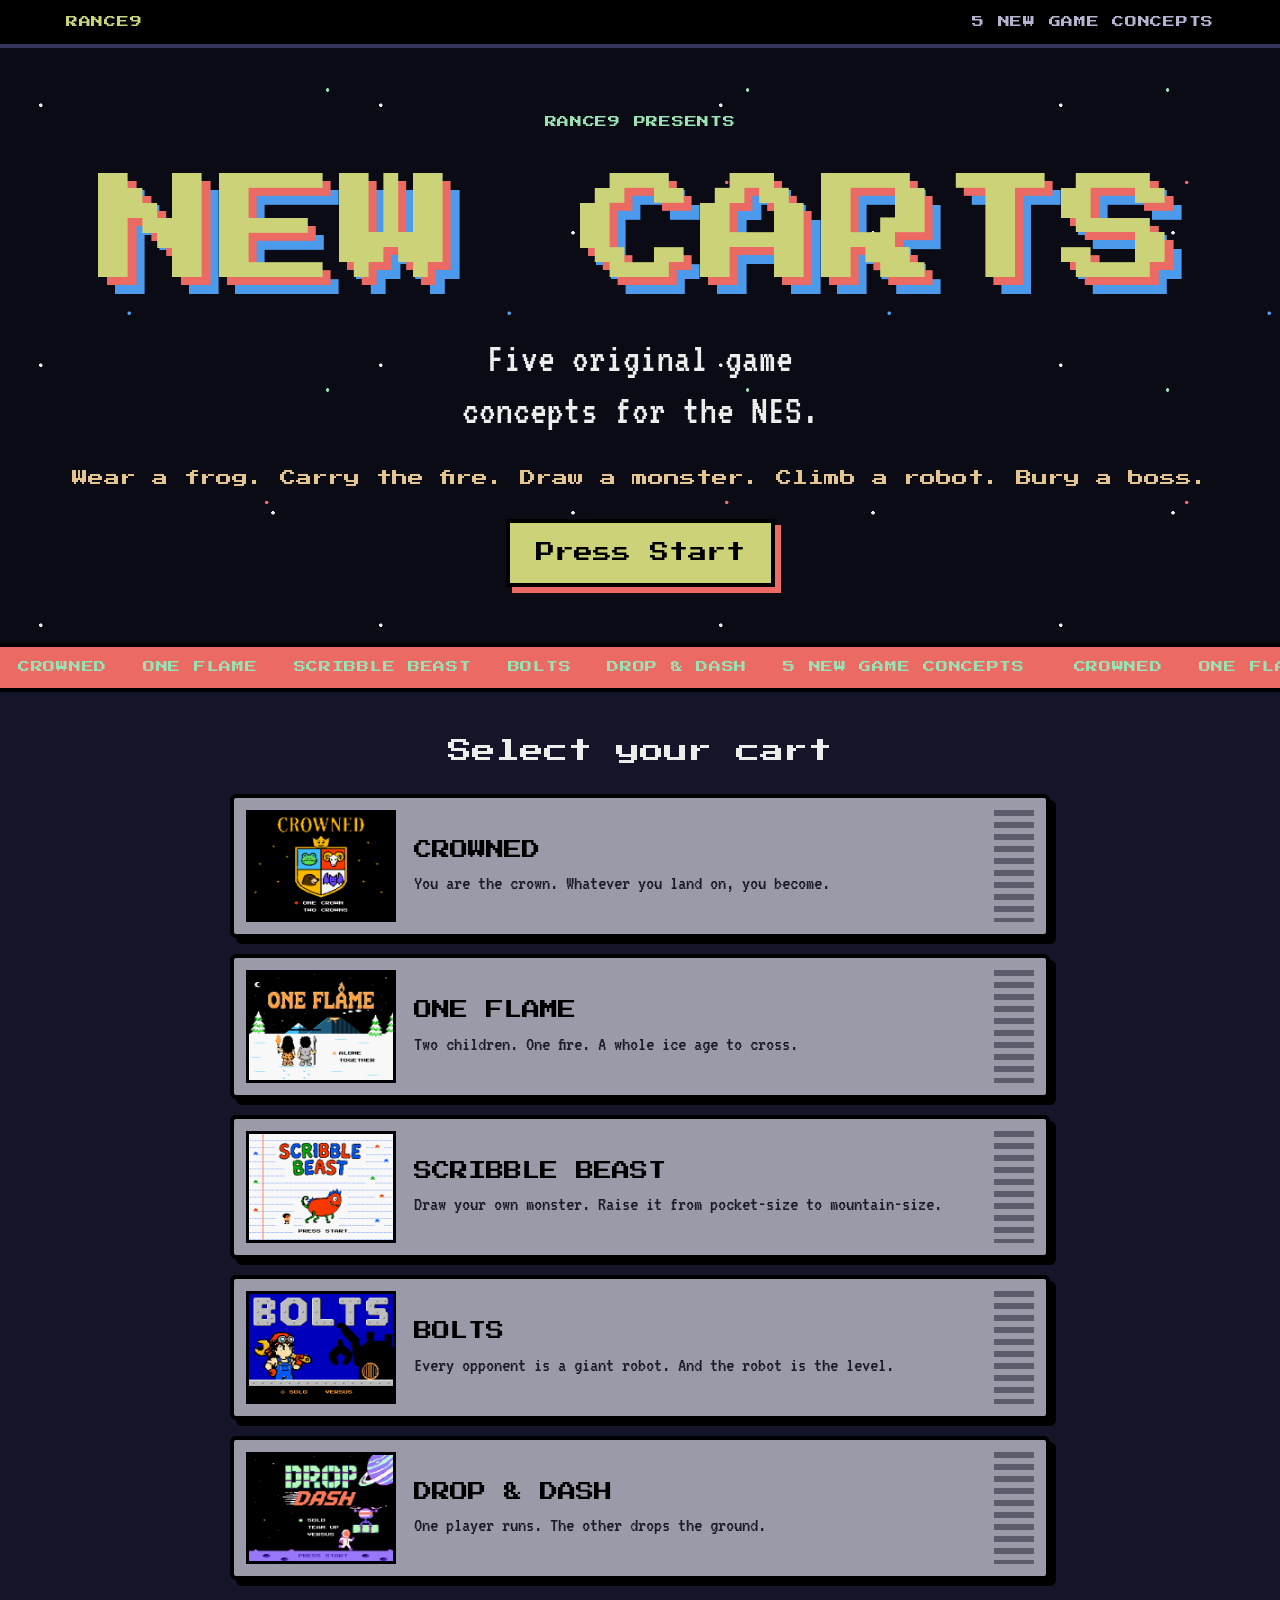
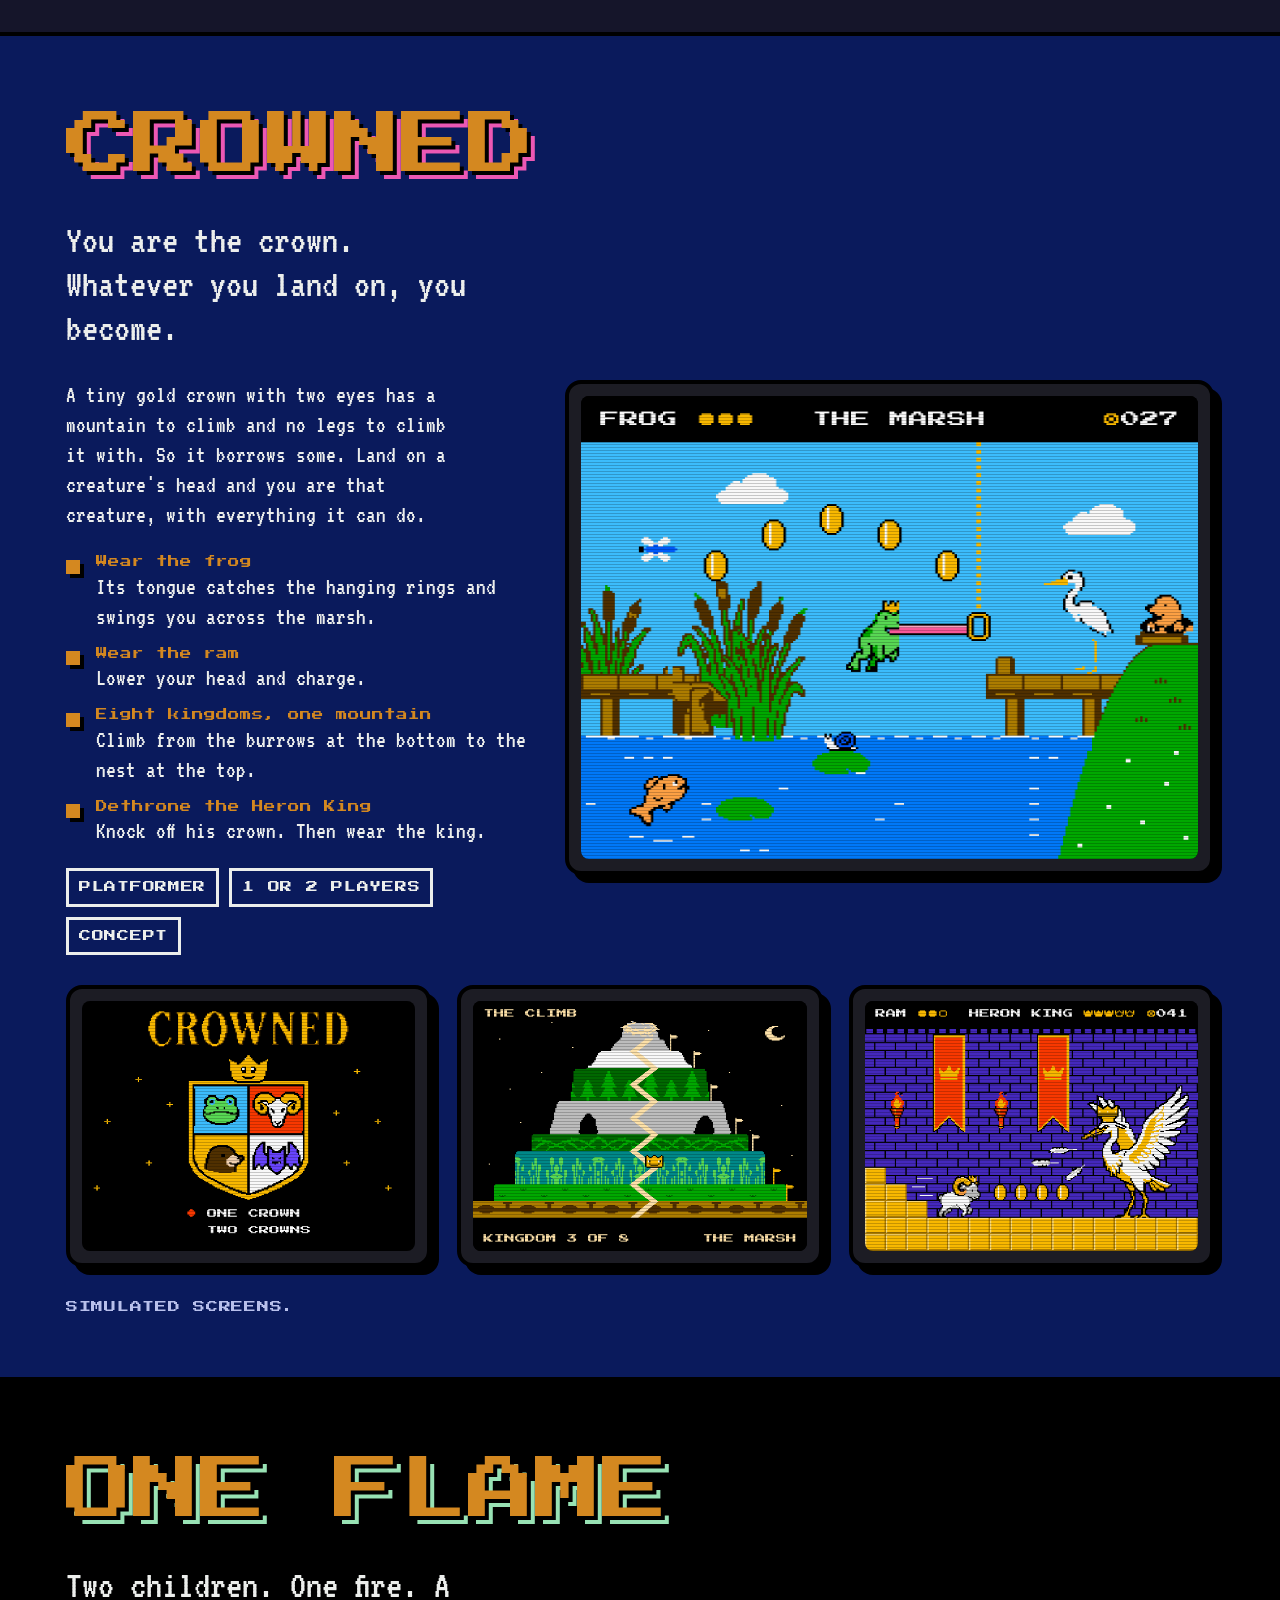
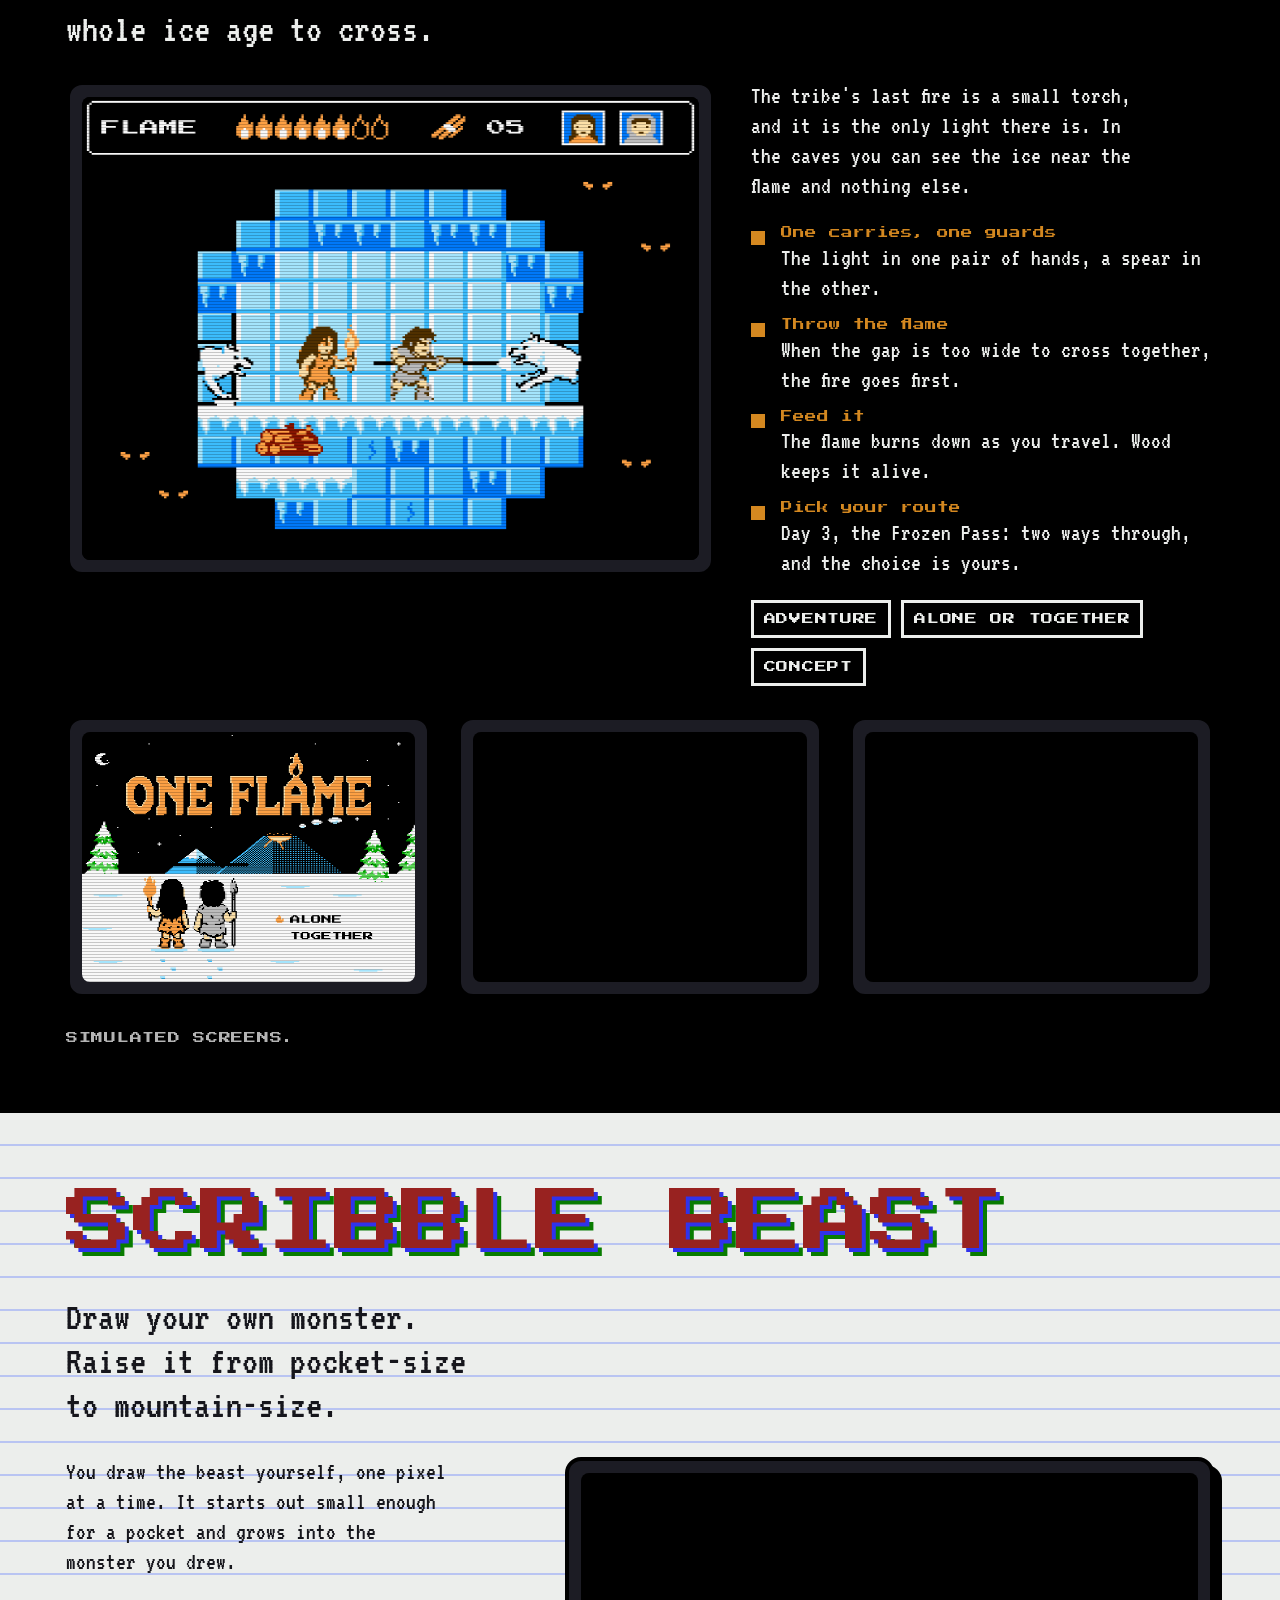
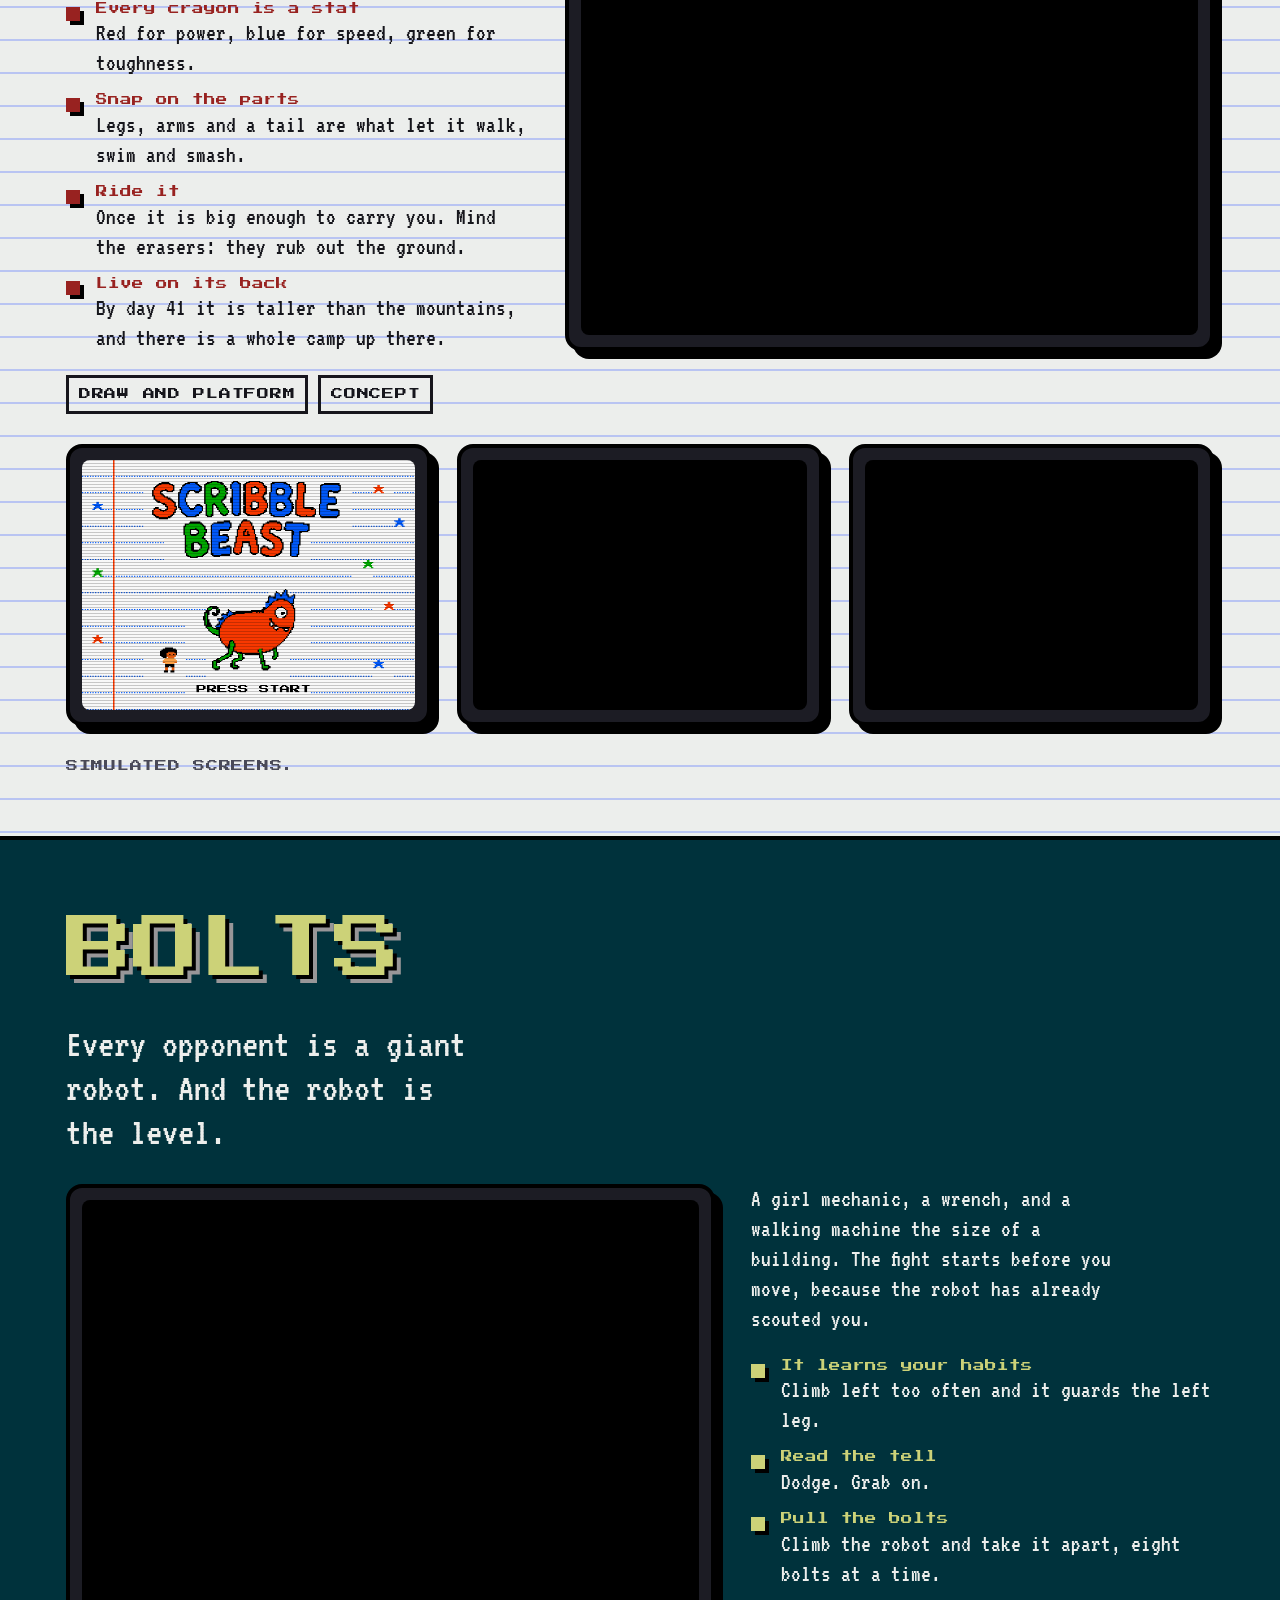
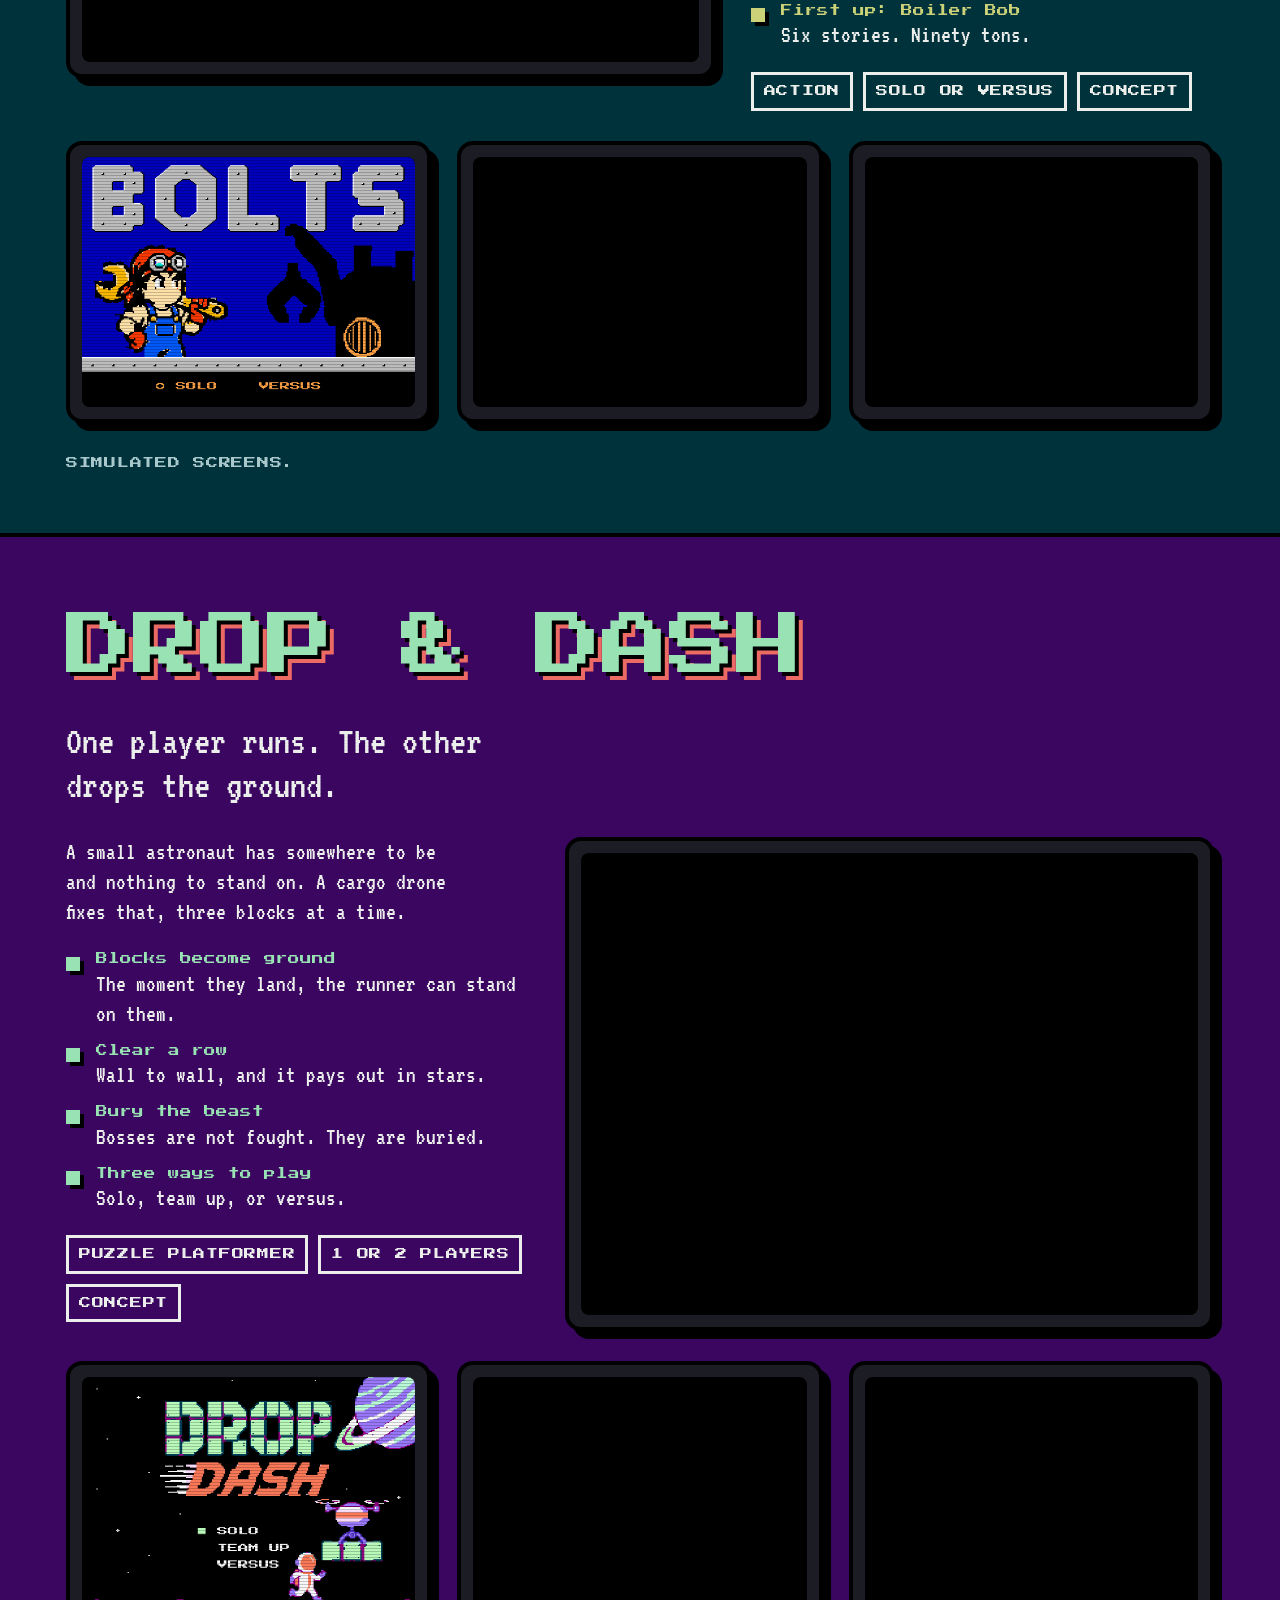
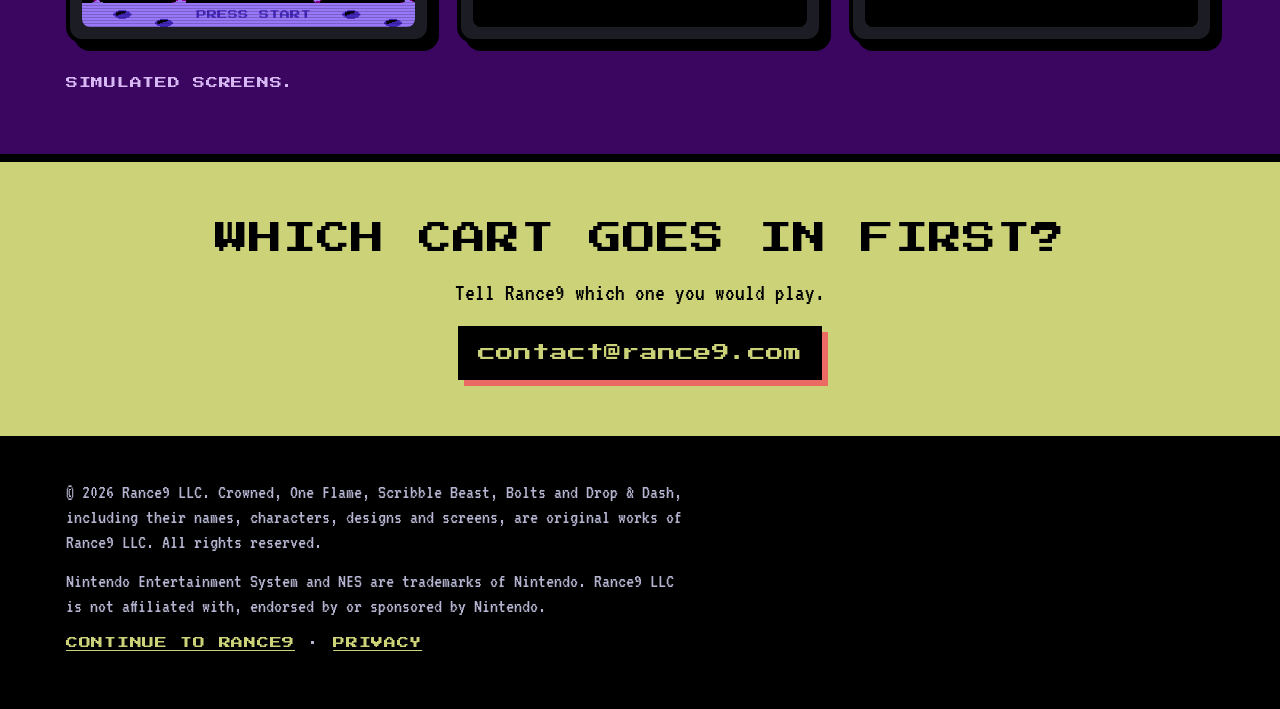
==== new-carts/index.html @ 1321f851 "Add New Carts: five original NES game concepts - New page at /new-carts/ presenting Crowned, One Fla" ====
<!doctype html>
<html lang="en">
<head>
  <meta charset="utf-8">
  <meta name="viewport" content="width=device-width, initial-scale=1">
  <meta http-equiv="Content-Security-Policy" content="default-src 'none'; img-src 'self'; style-src 'self'; font-src 'self'; script-src 'self'; base-uri 'none'; form-action 'none'; object-src 'none'">
  <title>New Carts: Five Original NES Game Concepts | Rance9</title>
  <meta name="description" content="Five original game concepts for the NES from Rance9: Crowned, One Flame, Scribble Beast, Bolts and Drop &amp; Dash. Pick the cart you would play first.">
  <link rel="canonical" href="https://rance9.com/new-carts/">
  <meta name="theme-color" content="#0b0b16">
  <meta name="color-scheme" content="dark">

  <meta property="og:type" content="website">
  <meta property="og:site_name" content="Rance9">
  <meta property="og:title" content="New Carts: five original NES game concepts">
  <meta property="og:description" content="Five original game concepts for the NES from Rance9: Crowned, One Flame, Scribble Beast, Bolts and Drop &amp; Dash. Pick the cart you would play first.">
  <meta property="og:url" content="https://rance9.com/new-carts/">
  <meta property="og:image" content="https://rance9.com/assets/images/new-carts/new-carts-og-1200x630.png">
  <meta property="og:image:width" content="1200">
  <meta property="og:image:height" content="630">
  <meta property="og:image:type" content="image/png">
  <meta property="og:image:alt" content="New Carts in large pixel letters above five simulated game screens in television frames, with the line Five original game concepts for the NES.">

  <meta name="twitter:card" content="summary_large_image">
  <meta name="twitter:title" content="New Carts: five original NES game concepts">
  <meta name="twitter:description" content="Five original game concepts for the NES from Rance9: Crowned, One Flame, Scribble Beast, Bolts and Drop &amp; Dash. Pick the cart you would play first.">
  <meta name="twitter:image" content="https://rance9.com/assets/images/new-carts/new-carts-og-1200x630.png">
  <meta name="twitter:image:alt" content="New Carts in large pixel letters above five simulated game screens in television frames, with the line Five original game concepts for the NES.">

  <link rel="icon" href="/assets/icons/favicon.ico" sizes="16x16 32x32 48x48">
  <link rel="icon" href="/assets/icons/favicon.svg" type="image/svg+xml">
  <link rel="apple-touch-icon" href="/assets/icons/apple-touch-icon.png">
  <link rel="preload" href="/assets/fonts/new-carts/press-start-2p-latin-400-normal.woff2" as="font" type="font/woff2" crossorigin>
  <link rel="preload" href="/assets/fonts/new-carts/vt323-latin-400-normal.woff2" as="font" type="font/woff2" crossorigin>
  <link rel="stylesheet" href="/assets/css/new-carts.css">
  <script src="/assets/js/new-carts.js" defer></script>

  <script type="application/ld+json">
  {
    "@context": "https://schema.org",
    "@type": "CollectionPage",
    "name": "New Carts",
    "description": "Five original game concepts for the NES from Rance9: Crowned, One Flame, Scribble Beast, Bolts and Drop & Dash. Pick the cart you would play first.",
    "url": "https://rance9.com/new-carts/",
    "isPartOf": {
      "@type": "WebSite",
      "name": "Rance9",
      "url": "https://rance9.com/"
    },
    "publisher": {
      "@type": "Organization",
      "name": "Rance9 LLC",
      "url": "https://rance9.com/"
    },
    "mainEntity": {
      "@type": "ItemList",
      "numberOfItems": 5,
      "itemListElement": [
        {
          "@type": "ListItem",
          "position": 1,
          "item": {
            "@type": "CreativeWork",
            "name": "Crowned",
            "url": "https://rance9.com/new-carts/#crowned",
            "description": "Whatever you land on, you become.",
            "image": [
              "https://rance9.com/assets/images/new-carts/crowned-3-gameplay.png",
              "https://rance9.com/assets/images/new-carts/crowned-1-title.png",
              "https://rance9.com/assets/images/new-carts/crowned-2-map.png",
              "https://rance9.com/assets/images/new-carts/crowned-4-boss.png"
            ],
            "copyrightHolder": {
              "@type": "Organization",
              "name": "Rance9 LLC",
              "url": "https://rance9.com/"
            },
            "copyrightYear": 2026,
            "creativeWorkStatus": "Concept"
          }
        },
        {
          "@type": "ListItem",
          "position": 2,
          "item": {
            "@type": "CreativeWork",
            "name": "One Flame",
            "url": "https://rance9.com/new-carts/#one-flame",
            "description": "A whole ice age to cross.",
            "image": [
              "https://rance9.com/assets/images/new-carts/oneflame-3-cave.png",
              "https://rance9.com/assets/images/new-carts/oneflame-1-title.png",
              "https://rance9.com/assets/images/new-carts/oneflame-2-map.png",
              "https://rance9.com/assets/images/new-carts/oneflame-4-toss.png"
            ],
            "copyrightHolder": {
              "@type": "Organization",
              "name": "Rance9 LLC",
              "url": "https://rance9.com/"
            },
            "copyrightYear": 2026,
            "creativeWorkStatus": "Concept"
          }
        },
        {
          "@type": "ListItem",
          "position": 3,
          "item": {
            "@type": "CreativeWork",
            "name": "Scribble Beast",
            "url": "https://rance9.com/new-carts/#scribble-beast",
            "description": "Raise it from pocket-size to mountain-size.",
            "image": [
              "https://rance9.com/assets/images/new-carts/scribble-3-level.png",
              "https://rance9.com/assets/images/new-carts/scribble-1-title.png",
              "https://rance9.com/assets/images/new-carts/scribble-2-draw.png",
              "https://rance9.com/assets/images/new-carts/scribble-4-full-grown.png"
            ],
            "copyrightHolder": {
              "@type": "Organization",
              "name": "Rance9 LLC",
              "url": "https://rance9.com/"
            },
            "copyrightYear": 2026,
            "creativeWorkStatus": "Concept"
          }
        },
        {
          "@type": "ListItem",
          "position": 4,
          "item": {
            "@type": "CreativeWork",
            "name": "Bolts",
            "url": "https://rance9.com/new-carts/#bolts",
            "description": "Every opponent is a giant robot.",
            "image": [
              "https://rance9.com/assets/images/new-carts/bolts-3-ground.png",
              "https://rance9.com/assets/images/new-carts/bolts-1-title.png",
              "https://rance9.com/assets/images/new-carts/bolts-2-scouting.png",
              "https://rance9.com/assets/images/new-carts/bolts-4-climb.png"
            ],
            "copyrightHolder": {
              "@type": "Organization",
              "name": "Rance9 LLC",
              "url": "https://rance9.com/"
            },
            "copyrightYear": 2026,
            "creativeWorkStatus": "Concept"
          }
        },
        {
          "@type": "ListItem",
          "position": 5,
          "item": {
            "@type": "CreativeWork",
            "name": "Drop & Dash",
            "url": "https://rance9.com/new-carts/#drop-and-dash",
            "description": "One player runs.",
            "image": [
              "https://rance9.com/assets/images/new-carts/dropdash-2-gameplay.png",
              "https://rance9.com/assets/images/new-carts/dropdash-1-title.png",
              "https://rance9.com/assets/images/new-carts/dropdash-3-row-cleared.png",
              "https://rance9.com/assets/images/new-carts/dropdash-4-boss.png"
            ],
            "copyrightHolder": {
              "@type": "Organization",
              "name": "Rance9 LLC",
              "url": "https://rance9.com/"
            },
            "copyrightYear": 2026,
            "creativeWorkStatus": "Concept"
          }
        }
      ]
    }
  }
  </script>
</head>
<body>

<div class="hud"><div class="wrap px"><a href="/">Rance9</a><span>5 new game concepts</span></div></div>

<header class="hero">
  <div class="wrap">
    <p class="px">Rance9 presents</p>
    <h1>NEW CARTS</h1>
    <p class="sub">Five original game concepts for the NES.</p>
    <p class="brag">Wear a frog. Carry the fire. Draw a monster. Climb a robot. Bury a boss.</p>
    <a class="start" href="#select">Press Start</a>
  </div>
  <div class="ticker px" aria-hidden="true"><div>
    <span>Crowned</span><span>One Flame</span><span>Scribble Beast</span><span>Bolts</span><span>Drop &amp; Dash</span><span>5 new game concepts</span>
    <span>Crowned</span><span>One Flame</span><span>Scribble Beast</span><span>Bolts</span><span>Drop &amp; Dash</span><span>5 new game concepts</span>
  </div></div>
</header>

<nav class="select" id="select" aria-label="The five games">
  <div class="wrap">
    <h2>Select your cart</h2>
    <div class="carts">
      <a class="cart" href="#crowned"><img src="/assets/images/new-carts/crowned-1-title.png" alt="" width="1280" height="960"><span><b>CROWNED</b><em>You are the crown. Whatever you land on, you become.</em></span><i></i></a>
      <a class="cart" href="#one-flame"><img src="/assets/images/new-carts/oneflame-1-title.png" alt="" width="1280" height="960"><span><b>ONE FLAME</b><em>Two children. One fire. A whole ice age to cross.</em></span><i></i></a>
      <a class="cart" href="#scribble-beast"><img src="/assets/images/new-carts/scribble-1-title.png" alt="" width="1280" height="960"><span><b>SCRIBBLE BEAST</b><em>Draw your own monster. Raise it from pocket-size to mountain-size.</em></span><i></i></a>
      <a class="cart" href="#bolts"><img src="/assets/images/new-carts/bolts-1-title.png" alt="" width="1280" height="960"><span><b>BOLTS</b><em>Every opponent is a giant robot. And the robot is the level.</em></span><i></i></a>
      <a class="cart" href="#drop-and-dash"><img src="/assets/images/new-carts/dropdash-1-title.png" alt="" width="1280" height="960"><span><b>DROP &amp; DASH</b><em>One player runs. The other drops the ground.</em></span><i></i></a>
    </div>
  </div>
</nav>

<main>
<section class="game g-crowned" id="crowned">
  <div class="wrap">
    <h2>CROWNED</h2>
    <p class="hook">You are the crown. Whatever you land on, you become.</p>
    <div class="ad">
      <div class="pitch">
        <p>A tiny gold crown with two eyes has a mountain to climb and no legs to climb it with. So it borrows some. Land on a creature's head and you are that creature, with everything it can do.</p>
        <ul class="feats">
          <li><span><strong>Wear the frog</strong>Its tongue catches the hanging rings and swings you across the marsh.</span></li>
          <li><span><strong>Wear the ram</strong>Lower your head and charge.</span></li>
          <li><span><strong>Eight kingdoms, one mountain</strong>Climb from the burrows at the bottom to the nest at the top.</span></li>
          <li><span><strong>Dethrone the Heron King</strong>Knock off his crown. Then wear the king.</span></li>
        </ul>
        <ul class="badges px"><li>Platformer</li><li>1 or 2 players</li><li>Concept</li></ul>
      </div>
      <figure><a class="tv" href="/assets/images/new-carts/crowned-3-gameplay.png"><img src="/assets/images/new-carts/crowned-3-gameplay.png" width="1280" height="960" alt="Crowned gameplay in a sunny marsh: a green frog wearing the small gold crown swings by its tongue from a gold ring hanging on a chain, under an arc of gold coins. A white heron stands on a wooden dock, a mole watches from the grassy bank, and a fish, a snail on a lily pad and a dragonfly share the water. The status bar reads Frog, The Marsh and 027."></a></figure>
    </div>
    <div class="strip">
      <figure><a class="tv" href="/assets/images/new-carts/crowned-1-title.png"><img src="/assets/images/new-carts/crowned-1-title.png" loading="lazy" width="1280" height="960" alt="Crowned title screen: the word Crowned in gold on a black night sky with gold stars, above a shield quartered with a frog, a ram, a mole and a bat and topped by a small smiling crown, with the menu choices One Crown and Two Crowns."></a></figure>
      <figure><a class="tv" href="/assets/images/new-carts/crowned-2-map.png"><img src="/assets/images/new-carts/crowned-2-map.png" loading="lazy" width="1280" height="960" alt="Crowned map screen titled The Climb: a mountain of eight stacked lands under a crescent moon, with a zigzag trail from the burrows at the bottom to a nest at the peak and a flag standing on each land. The crown is on the third land, the marsh. Text reads Kingdom 3 of 8, The Marsh."></a></figure>
      <figure><a class="tv" href="/assets/images/new-carts/crowned-4-boss.png"><img src="/assets/images/new-carts/crowned-4-boss.png" loading="lazy" width="1280" height="960" alt="Crowned boss room: a white ram wearing the small crown charges along a floor of gold blocks, past a row of coins, toward the Heron King, a tall white heron in a large gold crown with his wings spread. Torches and red crown banners hang on the purple brick wall and feathers fly. The status bar reads Ram, Heron King and 041."></a></figure>
    </div>
    <p class="fine px">Simulated screens.</p>
  </div>
</section>

<section class="game g-flame flip" id="one-flame">
  <div class="wrap">
    <h2>ONE FLAME</h2>
    <p class="hook">Two children. One fire. A whole ice age to cross.</p>
    <div class="ad">
      <div class="pitch">
        <p>The tribe's last fire is a small torch, and it is the only light there is. In the caves you can see the ice near the flame and nothing else.</p>
        <ul class="feats">
          <li><span><strong>One carries, one guards</strong>The light in one pair of hands, a spear in the other.</span></li>
          <li><span><strong>Throw the flame</strong>When the gap is too wide to cross together, the fire goes first.</span></li>
          <li><span><strong>Feed it</strong>The flame burns down as you travel. Wood keeps it alive.</span></li>
          <li><span><strong>Pick your route</strong>Day 3, the Frozen Pass: two ways through, and the choice is yours.</span></li>
        </ul>
        <ul class="badges px"><li>Adventure</li><li>Alone or together</li><li>Concept</li></ul>
      </div>
      <figure><a class="tv" href="/assets/images/new-carts/oneflame-3-cave.png"><img src="/assets/images/new-carts/oneflame-3-cave.png" loading="lazy" width="1280" height="960" alt="One Flame gameplay in an ice cave: the girl&#x27;s torch lights a circle of pale blue ice blocks around the two children while the boy holds off a white wolf with his spear and a second wolf closes in from behind. A bundle of firewood lies on a lower ledge, and pairs of orange eyes watch from the dark. The status bar shows the flame meter, wood count 05 and both children&#x27;s portraits."></a></figure>
    </div>
    <div class="strip">
      <figure><a class="tv" href="/assets/images/new-carts/oneflame-1-title.png"><img src="/assets/images/new-carts/oneflame-1-title.png" loading="lazy" width="1280" height="960" alt="One Flame title screen: the title in orange with a small flame above the A. Two cave children seen from behind, a girl with a torch and a boy with a spear, stand on the snow facing a far volcano with a glowing crater, under a crescent moon, with snowy pines on both sides and the menu choices Alone and Together."></a></figure>
      <figure><a class="tv" href="/assets/images/new-carts/oneflame-2-map.png"><img src="/assets/images/new-carts/oneflame-2-map.png" loading="lazy" width="1280" height="960" alt="One Flame journey map in cave-painting style: a dark red trail runs from a cave to a smoking volcano and splits into an upper route past three peaks and a lower route past a second cave, with campfires marking the stops and painted deer, a mammoth and handprints around it. Text reads Day 3, The Frozen Pass, beside a flame meter."></a></figure>
      <figure><a class="tv" href="/assets/images/new-carts/oneflame-4-toss.png"><img src="/assets/images/new-carts/oneflame-4-toss.png" loading="lazy" width="1280" height="960" alt="One Flame gameplay at night: the torch spins through the air between two cliffs of ice blocks, thrown by the girl on the left toward the boy on the right, over a pit of ice spikes. A white owl flies under a ribbon of green northern lights and a snowy pine stands beside the boy. The status bar shows the flame meter, wood count 03 and both portraits."></a></figure>
    </div>
    <p class="fine px">Simulated screens.</p>
  </div>
</section>

<section class="game g-scribble" id="scribble-beast">
  <div class="wrap">
    <h2>SCRIBBLE BEAST</h2>
    <p class="hook">Draw your own monster. Raise it from pocket-size to mountain-size.</p>
    <div class="ad">
      <div class="pitch">
        <p>You draw the beast yourself, one pixel at a time. It starts out small enough for a pocket and grows into the monster you drew.</p>
        <ul class="feats">
          <li><span><strong>Every crayon is a stat</strong>Red for power, blue for speed, green for toughness.</span></li>
          <li><span><strong>Snap on the parts</strong>Legs, arms and a tail are what let it walk, swim and smash.</span></li>
          <li><span><strong>Ride it</strong>Once it is big enough to carry you. Mind the erasers: they rub out the ground.</span></li>
          <li><span><strong>Live on its back</strong>By day 41 it is taller than the mountains, and there is a whole camp up there.</span></li>
        </ul>
        <ul class="badges px"><li>Draw and platform</li><li>Concept</li></ul>
      </div>
      <figure><a class="tv" href="/assets/images/new-carts/scribble-3-level.png"><img src="/assets/images/new-carts/scribble-3-level.png" loading="lazy" width="1280" height="960" alt="Scribble Beast level drawn in crayon on notebook paper: a child rides the small red monster along a grass platform toward three apples, with scribble-ball enemies, a row of pencil spikes, a pond with a fish, a ladder, a goal flag, a sun and clouds. A pink eraser enemy has rubbed out part of a platform, leaving a dotted outline. The status bar shows POW, SPD, TUF and Food 12."></a></figure>
    </div>
    <div class="strip">
      <figure><a class="tv" href="/assets/images/new-carts/scribble-1-title.png"><img src="/assets/images/new-carts/scribble-1-title.png" loading="lazy" width="1280" height="960" alt="Scribble Beast title screen on ruled notebook paper: the title in red, blue and green crayon letters above a red crayon monster with a blue crest, one big eye and green legs and tail, with a child standing beside it and crayon stars doodled in the margins."></a></figure>
      <figure><a class="tv" href="/assets/images/new-carts/scribble-2-draw.png"><img src="/assets/images/new-carts/scribble-2-draw.png" loading="lazy" width="1280" height="960" alt="Scribble Beast drawing screen headed Draw your beast: a magnified view of the pixels under the crayon, the canvas with the red monster body and a blue crayon at its crest, the stats POW, SPD and TUF shown as a long red crayon and short blue and green ones, snap-on parts listed as legs 4, tail 1 and arms 0, ink 1113, a preview at level-one size, and the controls A draw, B erase."></a></figure>
      <figure><a class="tv" href="/assets/images/new-carts/scribble-4-full-grown.png"><img src="/assets/images/new-carts/scribble-4-full-grown.png" loading="lazy" width="1280" height="960" alt="Scribble Beast late in the game: the red monster towers over a doodled village, taller than two snow-capped mountains, with a house under its belly and a windmill beside it. On its back are a flag, a blue tent, a campfire and the child, with a rope ladder down its side, and a red airplane flies past. The status bar reads Day 41."></a></figure>
    </div>
    <p class="fine px">Simulated screens.</p>
  </div>
</section>

<section class="game g-bolts flip" id="bolts">
  <div class="wrap">
    <h2>BOLTS</h2>
    <p class="hook">Every opponent is a giant robot. And the robot is the level.</p>
    <div class="ad">
      <div class="pitch">
        <p>A girl mechanic, a wrench, and a walking machine the size of a building. The fight starts before you move, because the robot has already scouted you.</p>
        <ul class="feats">
          <li><span><strong>It learns your habits</strong>Climb left too often and it guards the left leg.</span></li>
          <li><span><strong>Read the tell</strong>Dodge. Grab on.</span></li>
          <li><span><strong>Pull the bolts</strong>Climb the robot and take it apart, eight bolts at a time.</span></li>
          <li><span><strong>First up: Boiler Bob</strong>Six stories. Ninety tons.</span></li>
        </ul>
        <ul class="badges px"><li>Action</li><li>Solo or versus</li><li>Concept</li></ul>
      </div>
      <figure><a class="tv" href="/assets/images/new-carts/bolts-3-ground.png"><img src="/assets/images/new-carts/bolts-3-ground.png" loading="lazy" width="1280" height="960" alt="Bolts gameplay on a factory floor: Boiler Bob, a huge copper walking boiler with three smokestacks and steel limbs, slams a claw into the floor in a burst of debris as the girl mechanic in a red bandana leaps clear with her wrench. The status bar shows her portrait, a battery with three of five cells lit, bolts 0 of 8 and a pressure gauge."></a></figure>
    </div>
    <div class="strip">
      <figure><a class="tv" href="/assets/images/new-carts/bolts-1-title.png"><img src="/assets/images/new-carts/bolts-1-title.png" loading="lazy" width="1280" height="960" alt="Bolts title screen: the word Bolts built from riveted steel plates on a deep blue sky, a girl mechanic in a red bandana and goggles with a gold wrench over her shoulder, the dark shape of a giant robot looming behind her with a glowing grille, and the menu choices Solo and Versus."></a></figure>
      <figure><a class="tv" href="/assets/images/new-carts/bolts-2-scouting.png"><img src="/assets/images/new-carts/bolts-2-scouting.png" loading="lazy" width="1280" height="960" alt="Bolts scouting report drawn as a blueprint of Boiler Bob, 6 stories and 90 tons, headed He scouted you, with bars reading Climbs left 78 percent, Dodges right 64 percent and Grabs late 41 percent. His left leg is boxed in yellow beside the line He will guard the left leg."></a></figure>
      <figure><a class="tv" href="/assets/images/new-carts/bolts-4-climb.png"><img src="/assets/images/new-carts/bolts-4-climb.png" loading="lazy" width="1280" height="960" alt="Bolts gameplay: the mechanic climbs the riveted copper side of Boiler Bob beside a ladder and works a gold bolt loose with her wrench, sparks flying, between two jets of steam and empty bolt sockets, while a steel claw reaches for her. The status bar shows bolts 5 of 8."></a></figure>
    </div>
    <p class="fine px">Simulated screens.</p>
  </div>
</section>

<section class="game g-drop" id="drop-and-dash">
  <div class="wrap">
    <h2>DROP &amp; DASH</h2>
    <p class="hook">One player runs. The other drops the ground.</p>
    <div class="ad">
      <div class="pitch">
        <p>A small astronaut has somewhere to be and nothing to stand on. A cargo drone fixes that, three blocks at a time.</p>
        <ul class="feats">
          <li><span><strong>Blocks become ground</strong>The moment they land, the runner can stand on them.</span></li>
          <li><span><strong>Clear a row</strong>Wall to wall, and it pays out in stars.</span></li>
          <li><span><strong>Bury the beast</strong>Bosses are not fought. They are buried.</span></li>
          <li><span><strong>Three ways to play</strong>Solo, team up, or versus.</span></li>
        </ul>
        <ul class="badges px"><li>Puzzle platformer</li><li>1 or 2 players</li><li>Concept</li></ul>
      </div>
      <figure><a class="tv" href="/assets/images/new-carts/dropdash-2-gameplay.png"><img src="/assets/images/new-carts/dropdash-2-gameplay.png" loading="lazy" width="1280" height="960" alt="Drop and Dash gameplay on a purple moon: an astronaut dashes along a staircase of mint green blocks built across a gap between two cratered cliffs, while a cargo drone lowers the next piece. A trail of gold stars arcs toward the flag on the far cliff and a green slime waits on the near one. The status bar shows a helmet, three air tanks, Rows 04, the drone and the next two pieces."></a></figure>
    </div>
    <div class="strip">
      <figure><a class="tv" href="/assets/images/new-carts/dropdash-1-title.png"><img src="/assets/images/new-carts/dropdash-1-title.png" loading="lazy" width="1280" height="960" alt="Drop and Dash title screen: the word Drop in mint green blocks and Dash in coral speed lettering, a ringed planet, a cargo drone carrying three blocks above a running astronaut on the moon, and the menu choices Solo, Team Up and Versus."></a></figure>
      <figure><a class="tv" href="/assets/images/new-carts/dropdash-3-row-cleared.png"><img src="/assets/images/new-carts/dropdash-3-row-cleared.png" loading="lazy" width="1280" height="960" alt="Drop and Dash gameplay in a moon canyon filled with blocks: one full row from wall to wall flashes white under the words Row cleared, gold stars pop out above it, the astronaut stands on the pile and the drone hovers overhead, with the flag on the right-hand wall. The status bar reads Rows 05."></a></figure>
      <figure><a class="tv" href="/assets/images/new-carts/dropdash-4-boss.png"><img src="/assets/images/new-carts/dropdash-4-boss.png" loading="lazy" width="1280" height="960" alt="Drop and Dash boss fight: a giant coral moon crab with one eye is being walled in with mint green blocks while the drone lowers a lid of three blocks over it and the astronaut stands on the left stack. Text reads Bury the beast with four of six marks filled. The status bar reads Rows 11."></a></figure>
    </div>
    <p class="fine px">Simulated screens.</p>
  </div>
</section>

</main>

<section class="cta">
  <div class="wrap">
    <h2>WHICH CART GOES IN FIRST?</h2>
    <p>Tell Rance9 which one you would play.</p>
    <a class="addr" href="mailto:contact@rance9.com?subject=New%20Carts">contact@rance9.com</a>
  </div>
</section>

<footer>
  <div class="wrap">
    <p>&copy; 2026 Rance9 LLC. Crowned, One Flame, Scribble Beast, Bolts and Drop &amp; Dash, including their names, characters, designs and screens, are original works of Rance9 LLC. All rights reserved.</p>
    <p>Nintendo Entertainment System and NES are trademarks of Nintendo. Rance9 LLC is not affiliated with, endorsed by or sponsored by Nintendo.</p>
    <p class="px"><a href="/">Continue to Rance9</a> · <a href="/privacy/">Privacy</a></p>
  </div>
</footer>

<dialog id="big" aria-label="Screen, full size">
  <img id="big-img" src="/assets/images/new-carts/crowned-3-gameplay.png" alt="" width="1280" height="960">
  <form method="dialog"><button id="big-prev" type="button">Back</button><button id="big-next" type="button">Next</button><button id="big-close">Close</button></form>
</dialog>


</body>
</html>
---- assets/css/new-carts.css ----
/* Layout: an arcade attract screen up top, a cartridge-select row, then five game ads (one big TV + three small TVs each), a spec panel, a scoreboard. */
@font-face{font-family:"Press Start 2P";src:url("/assets/fonts/new-carts/press-start-2p-latin-400-normal.woff2") format("woff2");font-display:swap}
@font-face{font-family:"VT323";src:url("/assets/fonts/new-carts/vt323-latin-400-normal.woff2") format("woff2");font-display:swap}
:root{
  color-scheme:dark;
  --ground:#0b0b16; --panel:#15152a; --line:#34345c; --text:#ecEEec; --dim:#b4b4d0;
  --gold:#d48820; --coral:#ec6a64; --mint:#98e2b4; --sky:#4c9aec; --violet:#b062ec; --lemon:#ccd278; --cream:#e4c490;
  --plastic:#9a9aa8; --plastic-dark:#5c5c6c; --black:#000;
  --display:"Press Start 2P","Courier New",monospace;
  --body:"VT323","Courier New",monospace;
  --wrap:1180px;
}
*{box-sizing:border-box}
html{scroll-behavior:smooth}
body{margin:0;background:var(--ground);color:var(--text);font-family:var(--body);font-size:1.5rem;line-height:1.25}
a{color:inherit}
a:focus-visible,button:focus-visible{outline:4px solid var(--lemon);outline-offset:4px}
.wrap{max-width:var(--wrap);margin:0 auto;padding-left:max(16px,env(safe-area-inset-left,0px));padding-right:max(16px,env(safe-area-inset-right,0px))}
h1,h2,h3{font-family:var(--display);font-weight:400;margin:0;text-wrap:balance;line-height:1.25}
p{margin:0}
ul{margin:0;padding:0;list-style:none}
.px{font-family:var(--display);font-size:.75rem;letter-spacing:.06em;line-height:1.7;text-transform:uppercase}

/* top bar, like a score line */
.hud{background:var(--black);border-bottom:4px solid var(--line)}
.hud .wrap{display:flex;flex-wrap:wrap;justify-content:space-between;gap:8px 24px;padding-block:12px}
.hud a{text-decoration:none;color:var(--lemon)}
.hud span{color:var(--dim)}

/* attract screen */
.hero{background:
  radial-gradient(circle at 12% 22%,var(--text) 0 1.5px,transparent 2px),radial-gradient(circle at 78% 14%,var(--mint) 0 1.5px,transparent 2px),
  radial-gradient(circle at 34% 78%,var(--sky) 0 1.5px,transparent 2px),radial-gradient(circle at 91% 66%,var(--text) 0 1.5px,transparent 2px),
  radial-gradient(circle at 58% 42%,var(--coral) 0 1.5px,transparent 2px),var(--ground);
  background-size:340px 260px,420px 300px,380px 340px,300px 280px,460px 320px,auto;text-align:center}
.hero .wrap{display:flex;flex-direction:column;align-items:center;gap:26px;padding-block:64px 56px}
.hero .px{color:var(--mint)}
.hero h1{font-size:clamp(2.6rem,11vw,7.4rem);color:var(--lemon);text-shadow:.07em .07em 0 var(--coral),.14em .14em 0 var(--sky);letter-spacing:.02em}
.hero .sub{font-size:clamp(1.7rem,3.6vw,2.6rem);max-width:22ch}
.hero .brag{font-family:var(--display);font-size:clamp(.7rem,1.6vw,1rem);line-height:1.9;color:var(--cream)}
.start{display:inline-block;font-family:var(--display);font-size:clamp(.9rem,2vw,1.2rem);text-decoration:none;color:var(--black);background:var(--lemon);padding:18px 26px;border:4px solid var(--black);box-shadow:6px 6px 0 var(--coral);animation:blink 1.1s steps(1) infinite}
.start:hover{background:var(--text);animation:none}
@keyframes blink{0%,60%{opacity:1}61%,100%{opacity:.35}}
.ticker{background:var(--coral);color:var(--black);border-block:4px solid var(--black);overflow:hidden;white-space:nowrap}
.ticker div{display:inline-block;padding-block:10px;animation:slide 26s linear infinite}
.ticker span{display:inline-block;padding-inline:18px}
@keyframes slide{from{transform:translateX(0)}to{transform:translateX(-50%)}}

/* cartridge select */
.select{background:var(--panel);border-bottom:4px solid var(--black)}
.select .wrap{padding-block:44px 52px;display:flex;flex-direction:column;gap:28px}
.select h2{font-size:clamp(1rem,2.6vw,1.5rem);text-align:center;color:var(--text)}
.carts{display:flex;flex-direction:column;gap:16px;width:100%;max-width:820px;margin:0 auto}
.cart{display:grid;grid-template-columns:150px minmax(0,1fr) 40px;gap:18px;align-items:center;text-decoration:none;color:var(--black);background:var(--plastic);border:4px solid var(--black);border-radius:6px;padding:12px;box-shadow:6px 6px 0 var(--black);transition:transform .12s steps(2)}
.cart:hover,.cart:focus-visible{transform:translateX(10px);background:var(--lemon)}
.cart img{display:block;width:100%;aspect-ratio:4/3;height:auto;border:3px solid var(--black)}
.cart span{display:flex;flex-direction:column;gap:8px;min-width:0}
.cart b{font-family:var(--display);font-weight:400;font-size:clamp(.8rem,2.2vw,1.15rem);line-height:1.5}
.cart em{font-style:normal;font-size:1.3rem;line-height:1.1;color:#1c1c28}
.cart i{align-self:stretch;min-height:56px;background:repeating-linear-gradient(to bottom,var(--plastic-dark) 0 6px,transparent 6px 12px)}

/* one game = one ad */
.game{--bg:var(--ground);--fg:var(--text);--accent:var(--lemon);--accent2:var(--coral);--soft:var(--dim);background:var(--bg);color:var(--fg);border-bottom:4px solid var(--black);position:relative;overflow:hidden}
.game .wrap{display:flex;flex-direction:column;gap:30px;padding-block:68px 60px;position:relative}
.game h2{font-size:clamp(1.7rem,6.4vw,4.2rem);color:var(--accent);text-shadow:.06em .06em 0 var(--black),.12em .12em 0 var(--accent2)}
.hook{font-size:clamp(1.8rem,3.4vw,2.5rem);line-height:1.1;max-width:26ch}
.ad{display:grid;grid-template-columns:minmax(0,5fr) minmax(0,7fr);gap:36px;align-items:start}
.flip .ad{grid-template-columns:minmax(0,7fr) minmax(0,5fr)}
.flip .pitch{order:2}
.pitch{display:flex;flex-direction:column;gap:22px;min-width:0}
.pitch>p{max-width:38ch}
.feats{display:flex;flex-direction:column;gap:12px}
.feats li{display:grid;grid-template-columns:18px minmax(0,1fr);gap:12px;align-items:start}
.feats li::before{content:"";width:14px;height:14px;margin-top:.32em;background:var(--accent);box-shadow:4px 4px 0 var(--black)}
.feats strong{font-family:var(--display);font-weight:400;font-size:.72rem;line-height:1.7;color:var(--accent);display:block}
.badges{display:flex;flex-wrap:wrap;gap:10px}
.badges li{border:3px solid var(--fg);padding:6px 10px}
.note{font-size:1.25rem;color:var(--soft);border-left:0;border-top:3px dashed var(--soft);padding-top:12px;max-width:44ch}
.strip{display:grid;grid-template-columns:repeat(3,minmax(0,1fr));gap:26px}
figure{margin:0;display:flex;flex-direction:column;gap:12px;min-width:0}
.tv{display:block;position:relative;background:#1c1c24;border:4px solid var(--black);border-radius:16px;padding:12px;box-shadow:8px 8px 0 var(--black);text-decoration:none;transition:transform .12s steps(2)}
.tv:hover{transform:translate(-3px,-3px)}
.tv img{display:block;width:100%;max-width:100%;aspect-ratio:4/3;height:auto;border-radius:8px;background:var(--black)}
.tv::after{content:"";position:absolute;inset:12px;border-radius:8px;background:repeating-linear-gradient(to bottom,rgba(0,0,0,.2) 0 1px,transparent 1px 3px);pointer-events:none}
figcaption{font-size:1.3rem;line-height:1.15;color:var(--fg)}
.fine{color:var(--soft)}

.g-crowned{--bg:#0a1a5c;--accent:var(--gold);--accent2:#ec58b4;--soft:#b8c0ec}
.g-flame{--bg:#000;--accent:var(--gold);--accent2:var(--mint);--soft:#b4b4b4}
.g-scribble{--bg:#ecEEec;--fg:#16161c;--accent:#982220;--accent2:#7c9cf0;--soft:#4a4a58;
  background:repeating-linear-gradient(to bottom,transparent 0 31px,#b9c4f2 31px 33px),#ecEEec}
@media (min-width:1320px){.g-scribble{background:linear-gradient(to right,transparent 0 30px,#e08080 30px 33px,transparent 33px),repeating-linear-gradient(to bottom,transparent 0 31px,#b9c4f2 31px 33px),#ecEEec}}
.g-scribble h2{text-shadow:.06em .06em 0 #3032ec,.12em .12em 0 #087c00}
.g-scribble .tag{color:#16161c}
.g-bolts{--bg:#00323c;--accent:var(--lemon);--accent2:#989698;--soft:#a8c8cc}
.g-drop{--bg:#3a0660;--accent:var(--mint);--accent2:var(--coral);--soft:#d8b8f4}

/* the rules */
.rules{background:var(--panel)}
.rules .wrap{display:flex;flex-direction:column;gap:30px;padding-block:68px}
.rules h2{font-size:clamp(1.6rem,5.4vw,3.4rem);color:var(--coral);text-shadow:.06em .06em 0 var(--black)}
.rules>.wrap>p{max-width:60ch}
.specs{display:grid;grid-template-columns:repeat(3,minmax(0,1fr));gap:18px}
.specs li{background:var(--ground);border:4px solid var(--black);box-shadow:6px 6px 0 var(--black);padding:20px 18px;display:flex;flex-direction:column;gap:10px}
.specs b{font-family:var(--display);font-weight:400;font-size:clamp(1.2rem,2.6vw,1.9rem);color:var(--lemon)}
.board{overflow-x:auto;border:4px solid var(--black);background:var(--black)}
table{border-collapse:collapse;width:100%;min-width:560px;font-size:1.3rem;font-variant-numeric:tabular-nums}
caption{font-family:var(--display);font-size:.8rem;color:var(--lemon);padding:16px 12px;text-align:left;line-height:1.7}
th,td{padding:7px 12px;text-align:right;white-space:nowrap}
th:first-child,td:first-child{text-align:left}
thead th{font-family:var(--display);font-weight:400;font-size:.6rem;color:var(--mint);border-bottom:3px solid var(--line);line-height:1.6}
tbody th{font-weight:400}
tbody tr:nth-child(4n+1) th,tbody tr:nth-child(4n+1) td{border-top:3px solid var(--line)}
tbody tr:nth-child(odd){background:#10101e}
.plain{border:4px dashed var(--lemon);padding:20px 18px;display:flex;flex-direction:column;gap:8px;max-width:64ch}
.plain .px{color:var(--lemon)}

/* last word */
.cta{background:var(--lemon);color:var(--black);border-block:4px solid var(--black);text-align:center}
.cta .wrap{display:flex;flex-direction:column;align-items:center;gap:18px;padding-block:56px}
.cta h2{font-size:clamp(1.1rem,3.6vw,2.1rem)}
.cta .addr{font-family:var(--display);font-size:clamp(.75rem,2.4vw,1.1rem);background:var(--black);color:var(--lemon);padding:16px 20px;text-decoration:none;box-shadow:6px 6px 0 var(--coral);user-select:all;overflow-wrap:anywhere}
footer{background:var(--black);color:var(--dim)}
footer .wrap{display:flex;flex-direction:column;gap:14px;padding-block:40px 56px;font-size:1.25rem}
footer p{max-width:78ch}
footer a{color:var(--lemon)}

/* big view */
dialog{border:4px solid var(--black);border-radius:18px;background:#1c1c24;color:var(--text);padding:14px;max-width:min(96vw,1310px);width:100%;box-shadow:10px 10px 0 var(--black)}
dialog::backdrop{background:rgba(4,4,12,.86)}
dialog img{display:block;width:100%;aspect-ratio:4/3;height:auto;border-radius:8px}
dialog form{display:flex;flex-wrap:wrap;gap:12px;align-items:center;justify-content:flex-end;padding-top:12px}
dialog p{flex:1 1 240px;min-width:0;font-size:1.3rem}
dialog button{font-family:var(--display);font-size:.7rem;background:var(--lemon);color:var(--black);border:4px solid var(--black);padding:12px 14px;cursor:pointer}

@media (max-width:860px){
  .ad,.flip .ad{grid-template-columns:minmax(0,1fr)}
  .flip .pitch{order:0}
  .specs{grid-template-columns:repeat(2,minmax(0,1fr))}
}
@media (max-width:620px){
  body{font-size:1.35rem}
  .strip{grid-template-columns:minmax(0,1fr)}
  .cart{grid-template-columns:96px minmax(0,1fr);gap:12px}
  .cart i{display:none}
  .specs{grid-template-columns:minmax(0,1fr)}
  .game .wrap{padding-block:52px 46px}
}
@media (prefers-reduced-motion:reduce){
  html{scroll-behavior:auto}
  .start,.ticker div{animation:none}
  .cart,.tv{transition:none}
}
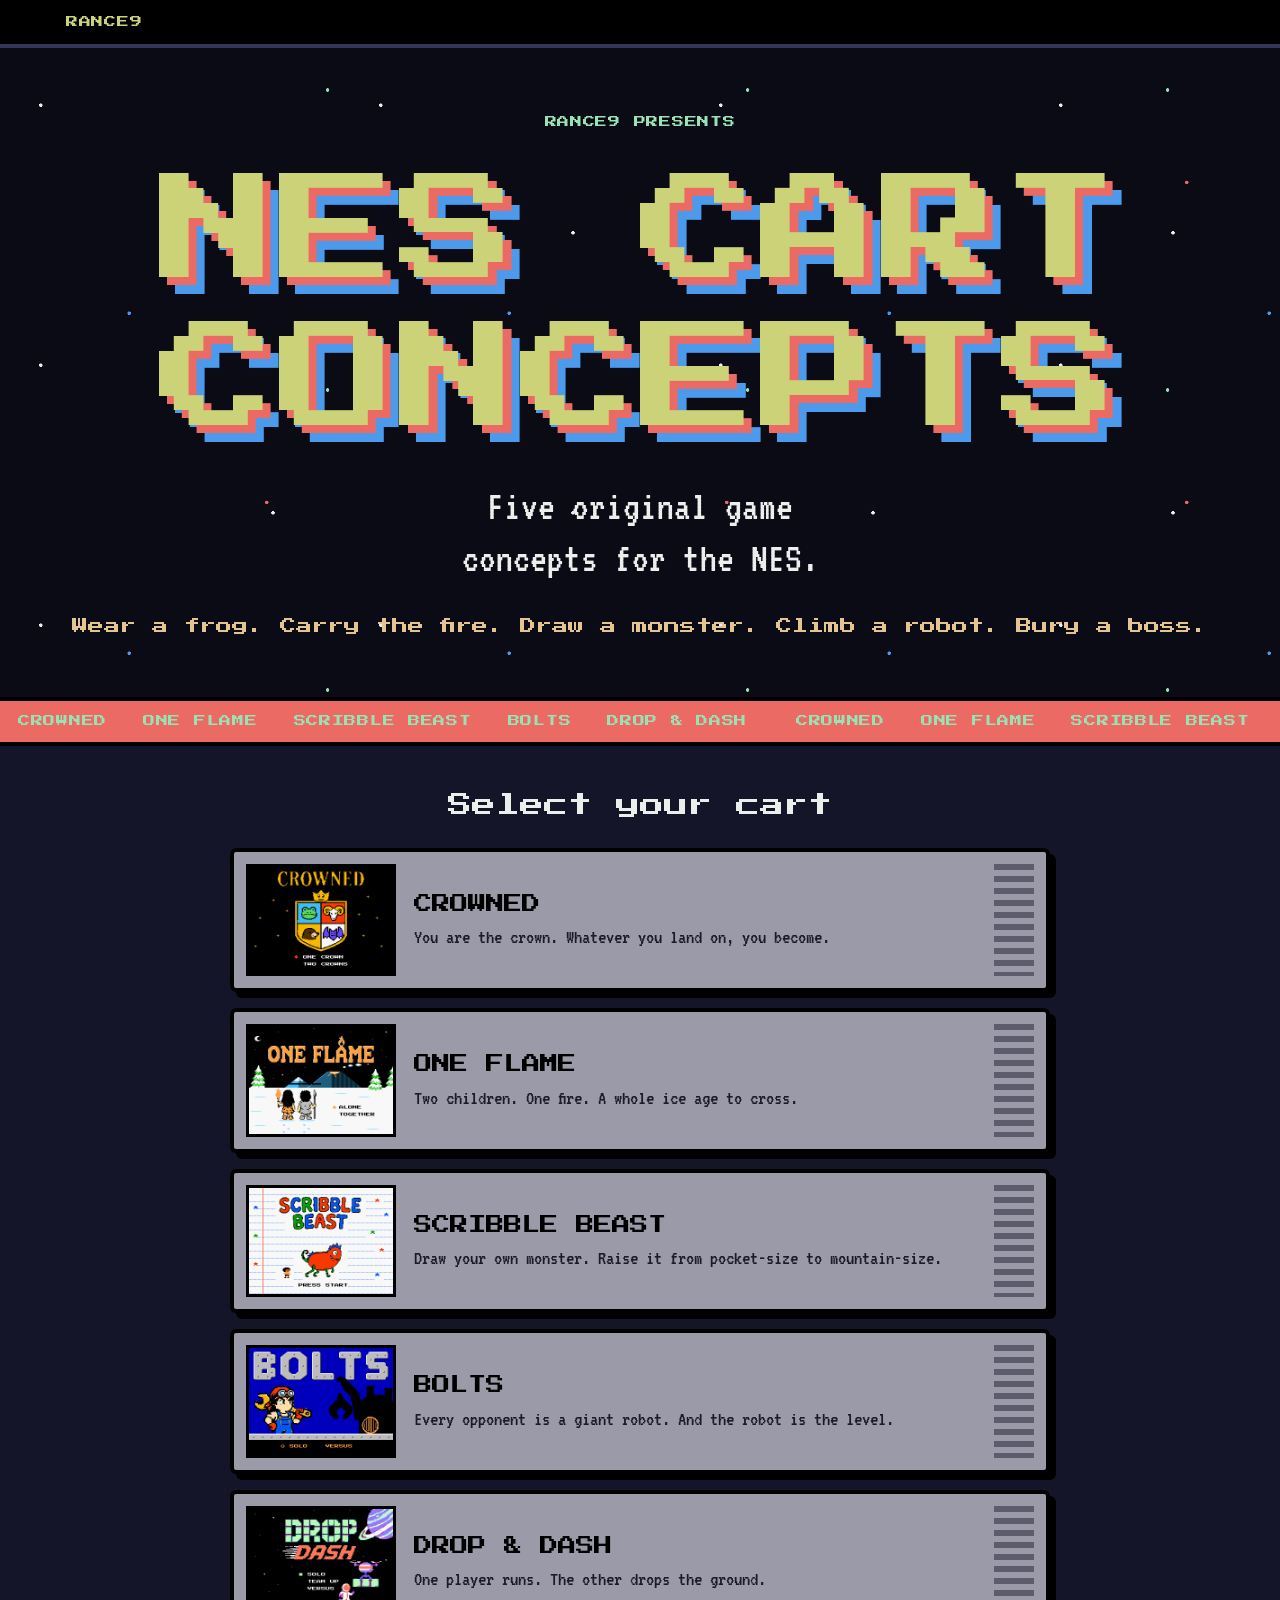
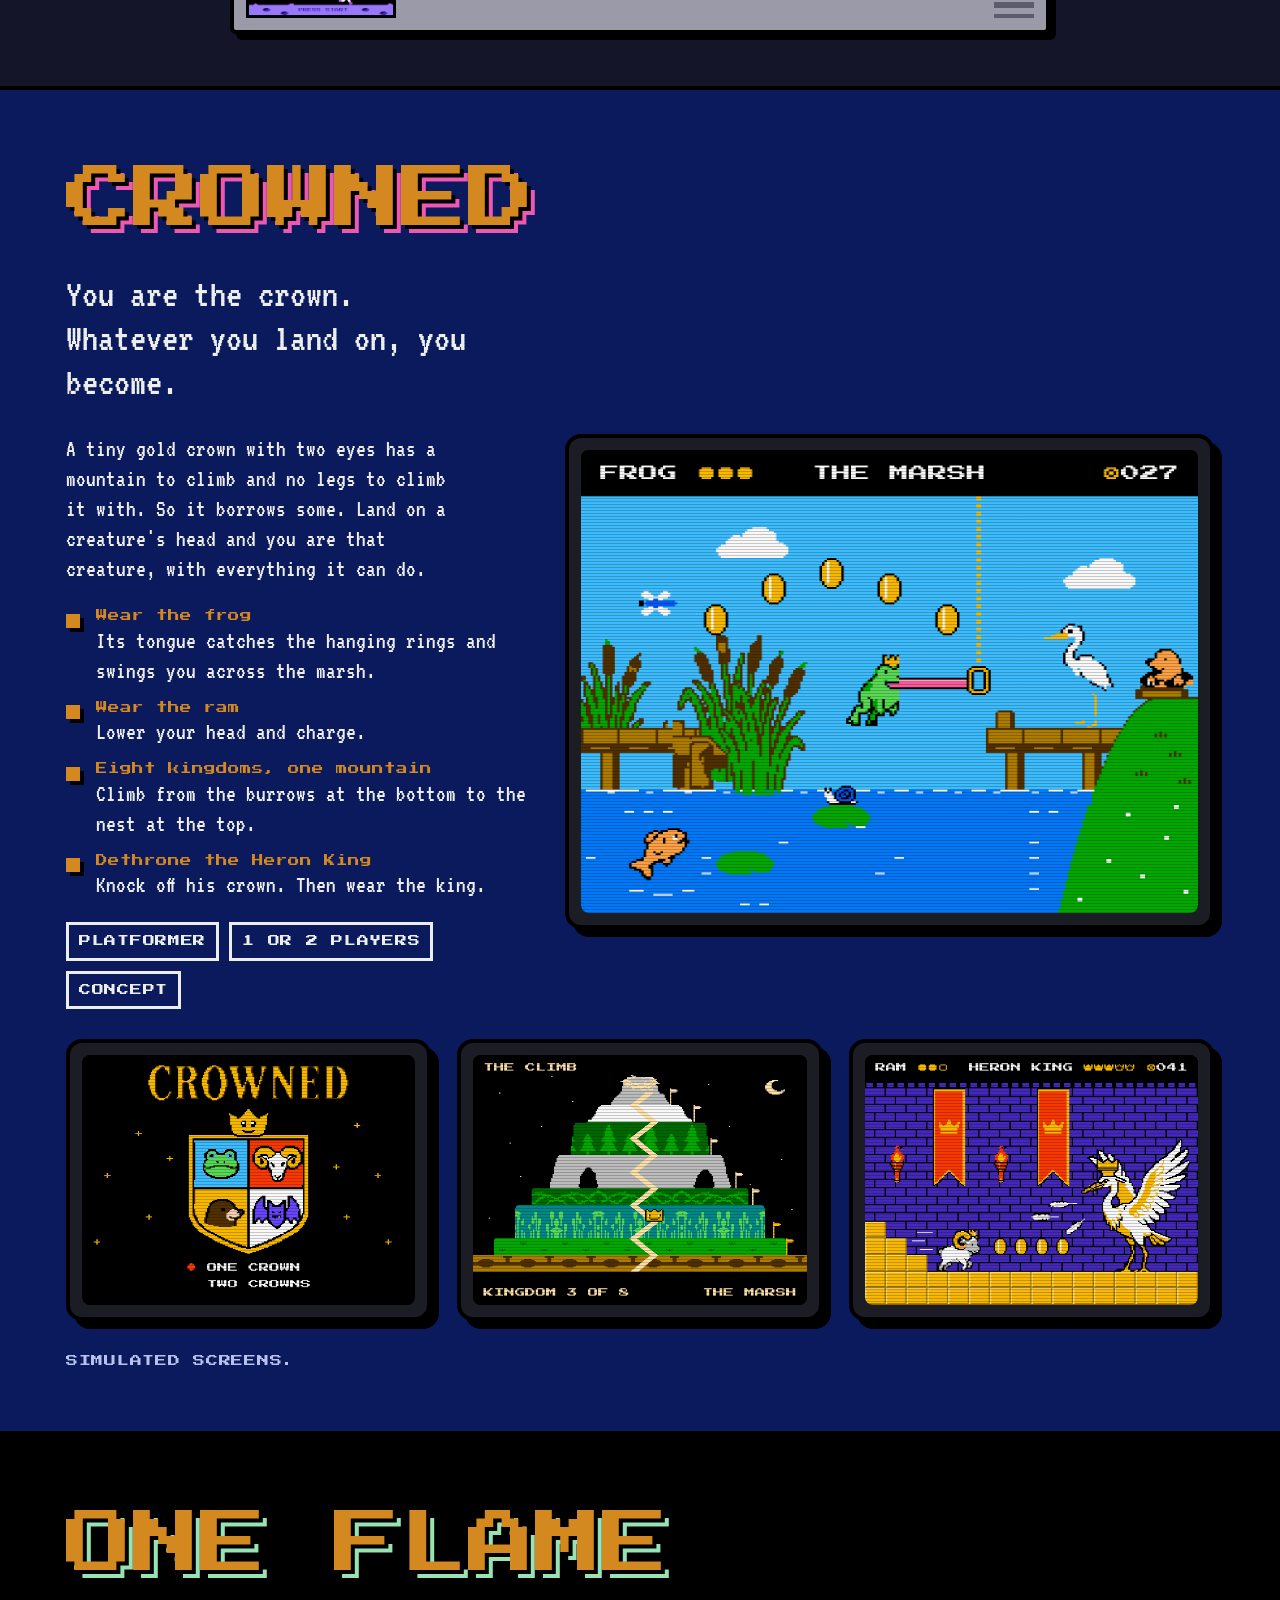
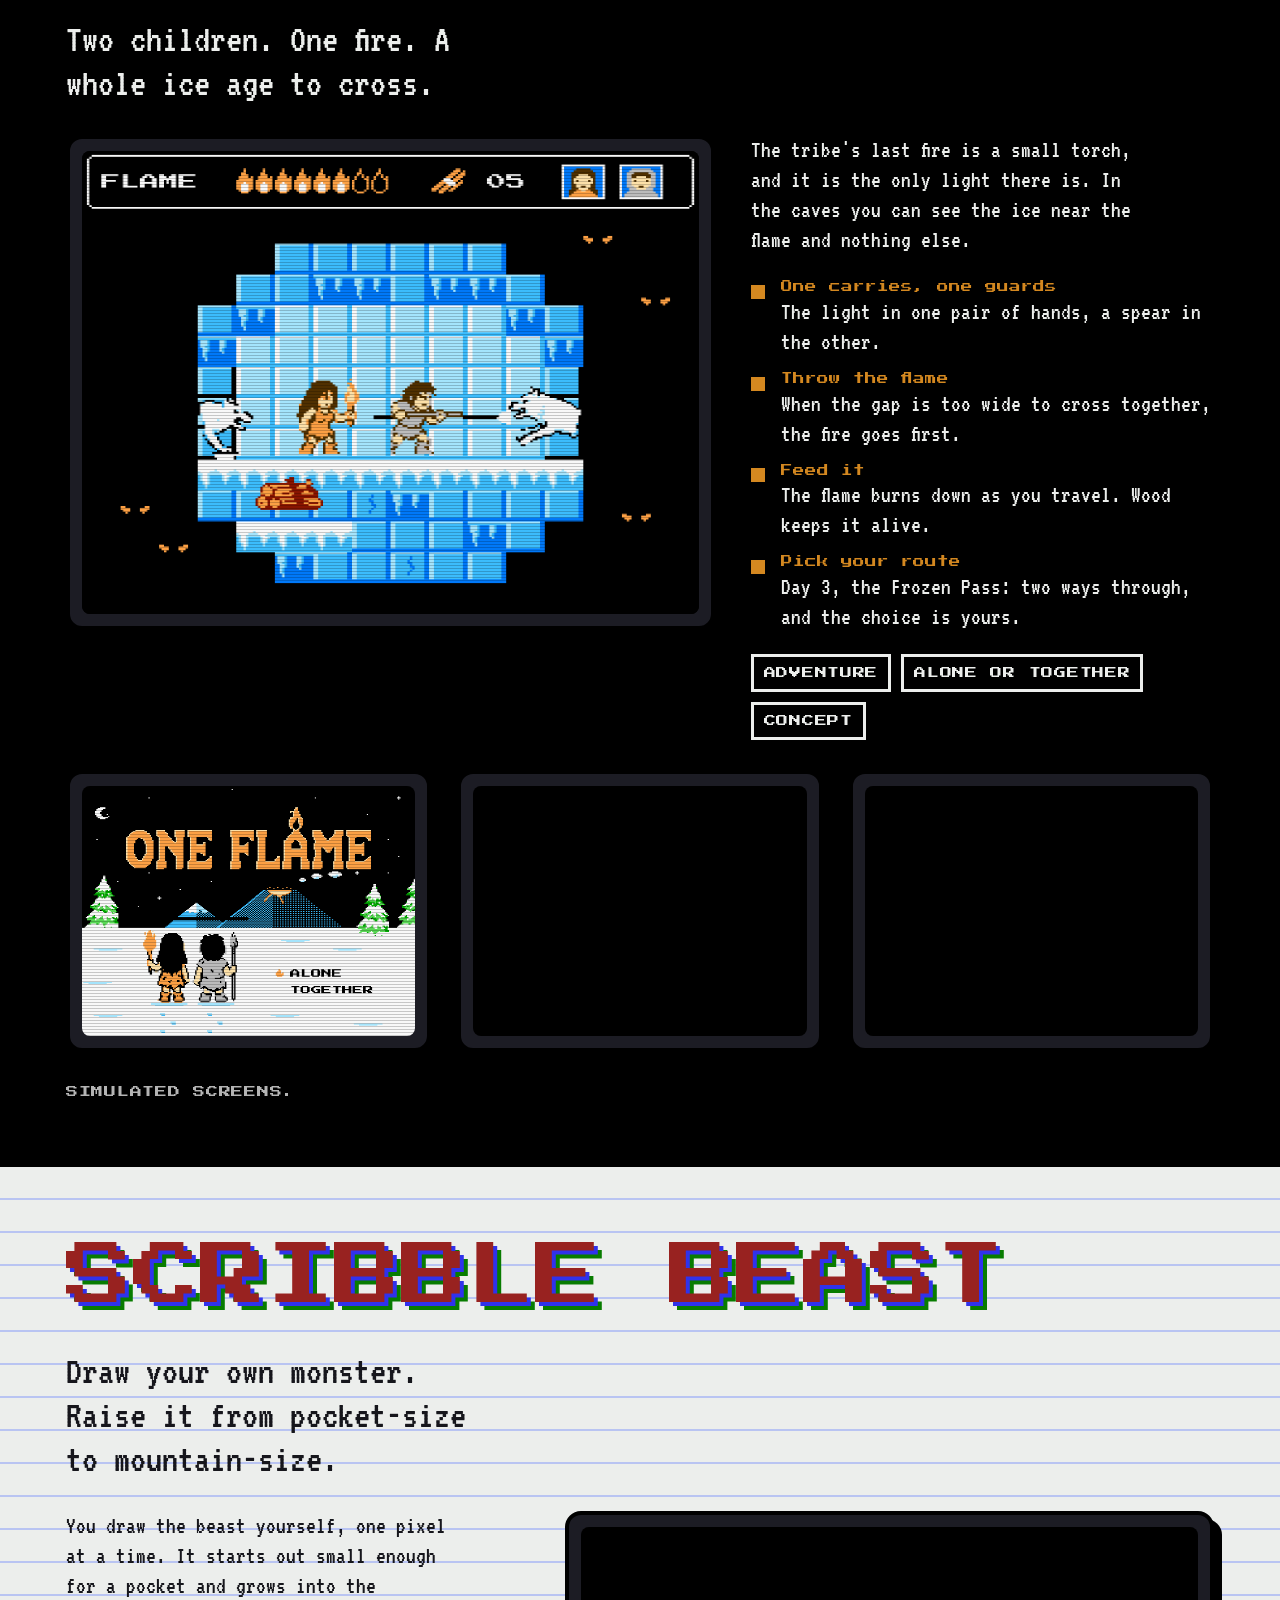
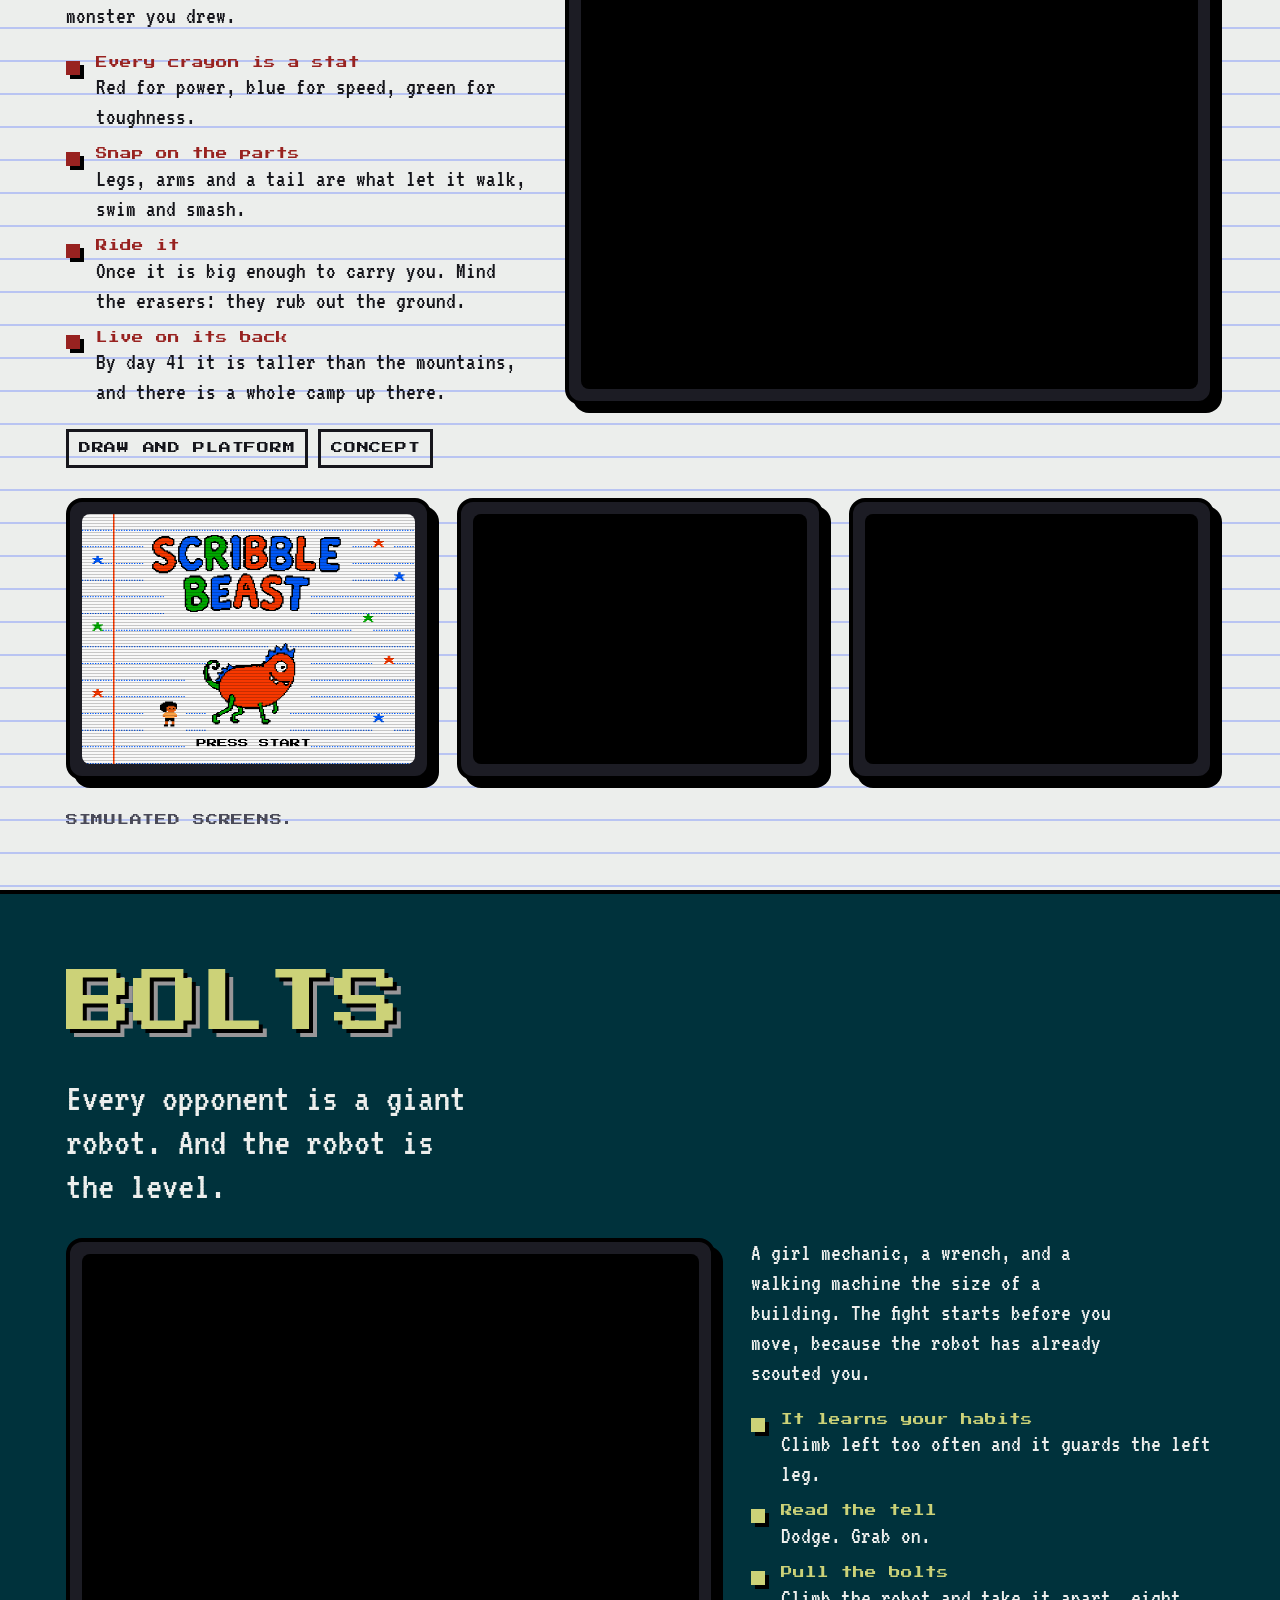
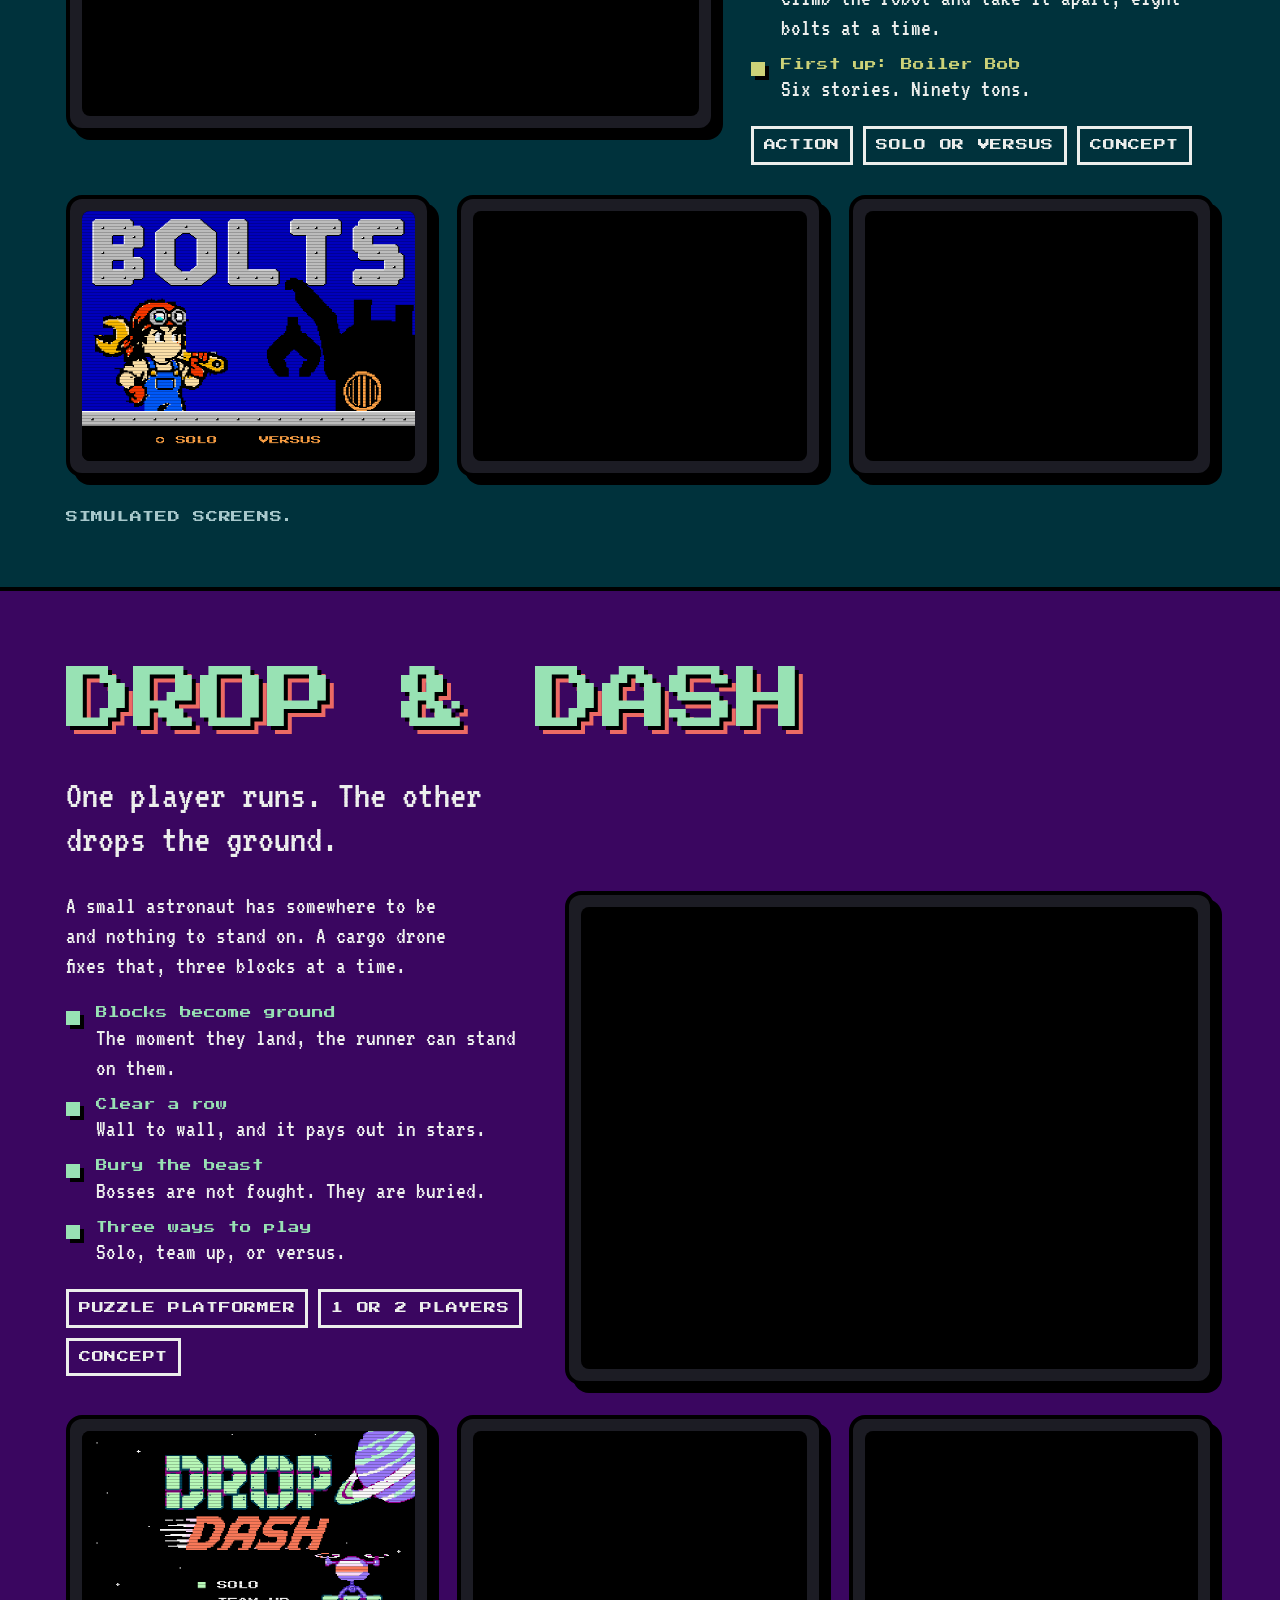
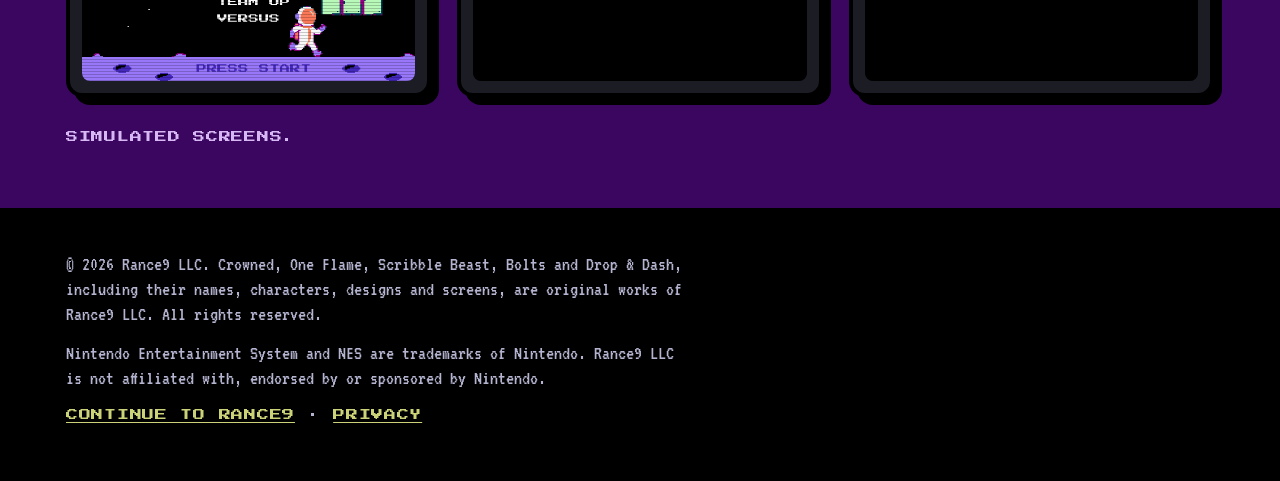
==== commit efb07bd7: "Rename New Carts to NES Cart Concepts and line up the project cards Home page: the project card is n" ====
--- a/new-carts/index.html
+++ b/new-carts/index.html
@@ -4,28 +4,28 @@
   <meta charset="utf-8">
   <meta name="viewport" content="width=device-width, initial-scale=1">
   <meta http-equiv="Content-Security-Policy" content="default-src 'none'; img-src 'self'; style-src 'self'; font-src 'self'; script-src 'self'; base-uri 'none'; form-action 'none'; object-src 'none'">
-  <title>New Carts: Five Original NES Game Concepts | Rance9</title>
-  <meta name="description" content="Five original game concepts for the NES from Rance9: Crowned, One Flame, Scribble Beast, Bolts and Drop &amp; Dash. Pick the cart you would play first.">
+  <title>NES Cart Concepts: Five Original Game Concepts | Rance9</title>
+  <meta name="description" content="Five original game concepts for the NES from Rance9: Crowned, One Flame, Scribble Beast, Bolts and Drop &amp; Dash.">
   <link rel="canonical" href="https://rance9.com/new-carts/">
   <meta name="theme-color" content="#0b0b16">
   <meta name="color-scheme" content="dark">
 
   <meta property="og:type" content="website">
   <meta property="og:site_name" content="Rance9">
-  <meta property="og:title" content="New Carts: five original NES game concepts">
-  <meta property="og:description" content="Five original game concepts for the NES from Rance9: Crowned, One Flame, Scribble Beast, Bolts and Drop &amp; Dash. Pick the cart you would play first.">
+  <meta property="og:title" content="NES Cart Concepts: five original game concepts">
+  <meta property="og:description" content="Five original game concepts for the NES from Rance9: Crowned, One Flame, Scribble Beast, Bolts and Drop &amp; Dash.">
   <meta property="og:url" content="https://rance9.com/new-carts/">
   <meta property="og:image" content="https://rance9.com/assets/images/new-carts/new-carts-og-1200x630.png">
   <meta property="og:image:width" content="1200">
   <meta property="og:image:height" content="630">
   <meta property="og:image:type" content="image/png">
-  <meta property="og:image:alt" content="New Carts in large pixel letters above five simulated game screens in television frames, with the line Five original game concepts for the NES.">
+  <meta property="og:image:alt" content="NES Cart Concepts in large pixel letters above five simulated game screens in television frames, with the line Five original game concepts for the NES.">
 
   <meta name="twitter:card" content="summary_large_image">
-  <meta name="twitter:title" content="New Carts: five original NES game concepts">
-  <meta name="twitter:description" content="Five original game concepts for the NES from Rance9: Crowned, One Flame, Scribble Beast, Bolts and Drop &amp; Dash. Pick the cart you would play first.">
+  <meta name="twitter:title" content="NES Cart Concepts: five original game concepts">
+  <meta name="twitter:description" content="Five original game concepts for the NES from Rance9: Crowned, One Flame, Scribble Beast, Bolts and Drop &amp; Dash.">
   <meta name="twitter:image" content="https://rance9.com/assets/images/new-carts/new-carts-og-1200x630.png">
-  <meta name="twitter:image:alt" content="New Carts in large pixel letters above five simulated game screens in television frames, with the line Five original game concepts for the NES.">
+  <meta name="twitter:image:alt" content="NES Cart Concepts in large pixel letters above five simulated game screens in television frames, with the line Five original game concepts for the NES.">
 
   <link rel="icon" href="/assets/icons/favicon.ico" sizes="16x16 32x32 48x48">
   <link rel="icon" href="/assets/icons/favicon.svg" type="image/svg+xml">
@@ -39,8 +39,8 @@
   {
     "@context": "https://schema.org",
     "@type": "CollectionPage",
-    "name": "New Carts",
-    "description": "Five original game concepts for the NES from Rance9: Crowned, One Flame, Scribble Beast, Bolts and Drop & Dash. Pick the cart you would play first.",
+    "name": "NES Cart Concepts",
+    "description": "Five original game concepts for the NES from Rance9: Crowned, One Flame, Scribble Beast, Bolts and Drop & Dash.",
     "url": "https://rance9.com/new-carts/",
     "isPartOf": {
       "@type": "WebSite",
@@ -178,19 +178,18 @@
 </head>
 <body>
 
-<div class="hud"><div class="wrap px"><a href="/">Rance9</a><span>5 new game concepts</span></div></div>
+<div class="hud"><div class="wrap px"><a href="/">Rance9</a></div></div>
 
 <header class="hero">
   <div class="wrap">
     <p class="px">Rance9 presents</p>
-    <h1>NEW CARTS</h1>
+    <h1>NES CART CONCEPTS</h1>
     <p class="sub">Five original game concepts for the NES.</p>
     <p class="brag">Wear a frog. Carry the fire. Draw a monster. Climb a robot. Bury a boss.</p>
-    <a class="start" href="#select">Press Start</a>
   </div>
   <div class="ticker px" aria-hidden="true"><div>
-    <span>Crowned</span><span>One Flame</span><span>Scribble Beast</span><span>Bolts</span><span>Drop &amp; Dash</span><span>5 new game concepts</span>
-    <span>Crowned</span><span>One Flame</span><span>Scribble Beast</span><span>Bolts</span><span>Drop &amp; Dash</span><span>5 new game concepts</span>
+    <span>Crowned</span><span>One Flame</span><span>Scribble Beast</span><span>Bolts</span><span>Drop &amp; Dash</span>
+    <span>Crowned</span><span>One Flame</span><span>Scribble Beast</span><span>Bolts</span><span>Drop &amp; Dash</span>
   </div></div>
 </header>
 
@@ -340,13 +339,6 @@
 
 </main>
 
-<section class="cta">
-  <div class="wrap">
-    <h2>WHICH CART GOES IN FIRST?</h2>
-    <p>Tell Rance9 which one you would play.</p>
-    <a class="addr" href="mailto:contact@rance9.com?subject=New%20Carts">contact@rance9.com</a>
-  </div>
-</section>
 
 <footer>
   <div class="wrap">
--- a/assets/css/new-carts.css
+++ b/assets/css/new-carts.css
@@ -26,7 +26,6 @@
 .hud{background:var(--black);border-bottom:4px solid var(--line)}
 .hud .wrap{display:flex;flex-wrap:wrap;justify-content:space-between;gap:8px 24px;padding-block:12px}
 .hud a{text-decoration:none;color:var(--lemon)}
-.hud span{color:var(--dim)}
 
 /* attract screen */
 .hero{background:
@@ -39,9 +38,6 @@
 .hero h1{font-size:clamp(2.6rem,11vw,7.4rem);color:var(--lemon);text-shadow:.07em .07em 0 var(--coral),.14em .14em 0 var(--sky);letter-spacing:.02em}
 .hero .sub{font-size:clamp(1.7rem,3.6vw,2.6rem);max-width:22ch}
 .hero .brag{font-family:var(--display);font-size:clamp(.7rem,1.6vw,1rem);line-height:1.9;color:var(--cream)}
-.start{display:inline-block;font-family:var(--display);font-size:clamp(.9rem,2vw,1.2rem);text-decoration:none;color:var(--black);background:var(--lemon);padding:18px 26px;border:4px solid var(--black);box-shadow:6px 6px 0 var(--coral);animation:blink 1.1s steps(1) infinite}
-.start:hover{background:var(--text);animation:none}
-@keyframes blink{0%,60%{opacity:1}61%,100%{opacity:.35}}
 .ticker{background:var(--coral);color:var(--black);border-block:4px solid var(--black);overflow:hidden;white-space:nowrap}
 .ticker div{display:inline-block;padding-block:10px;animation:slide 26s linear infinite}
 .ticker span{display:inline-block;padding-inline:18px}
@@ -117,10 +113,6 @@
 .plain .px{color:var(--lemon)}
 
 /* last word */
-.cta{background:var(--lemon);color:var(--black);border-block:4px solid var(--black);text-align:center}
-.cta .wrap{display:flex;flex-direction:column;align-items:center;gap:18px;padding-block:56px}
-.cta h2{font-size:clamp(1.1rem,3.6vw,2.1rem)}
-.cta .addr{font-family:var(--display);font-size:clamp(.75rem,2.4vw,1.1rem);background:var(--black);color:var(--lemon);padding:16px 20px;text-decoration:none;box-shadow:6px 6px 0 var(--coral);user-select:all;overflow-wrap:anywhere}
 footer{background:var(--black);color:var(--dim)}
 footer .wrap{display:flex;flex-direction:column;gap:14px;padding-block:40px 56px;font-size:1.25rem}
 footer p{max-width:78ch}
@@ -149,6 +141,6 @@
 }
 @media (prefers-reduced-motion:reduce){
   html{scroll-behavior:auto}
-  .start,.ticker div{animation:none}
+  .ticker div{animation:none}
   .cart,.tv{transition:none}
 }
